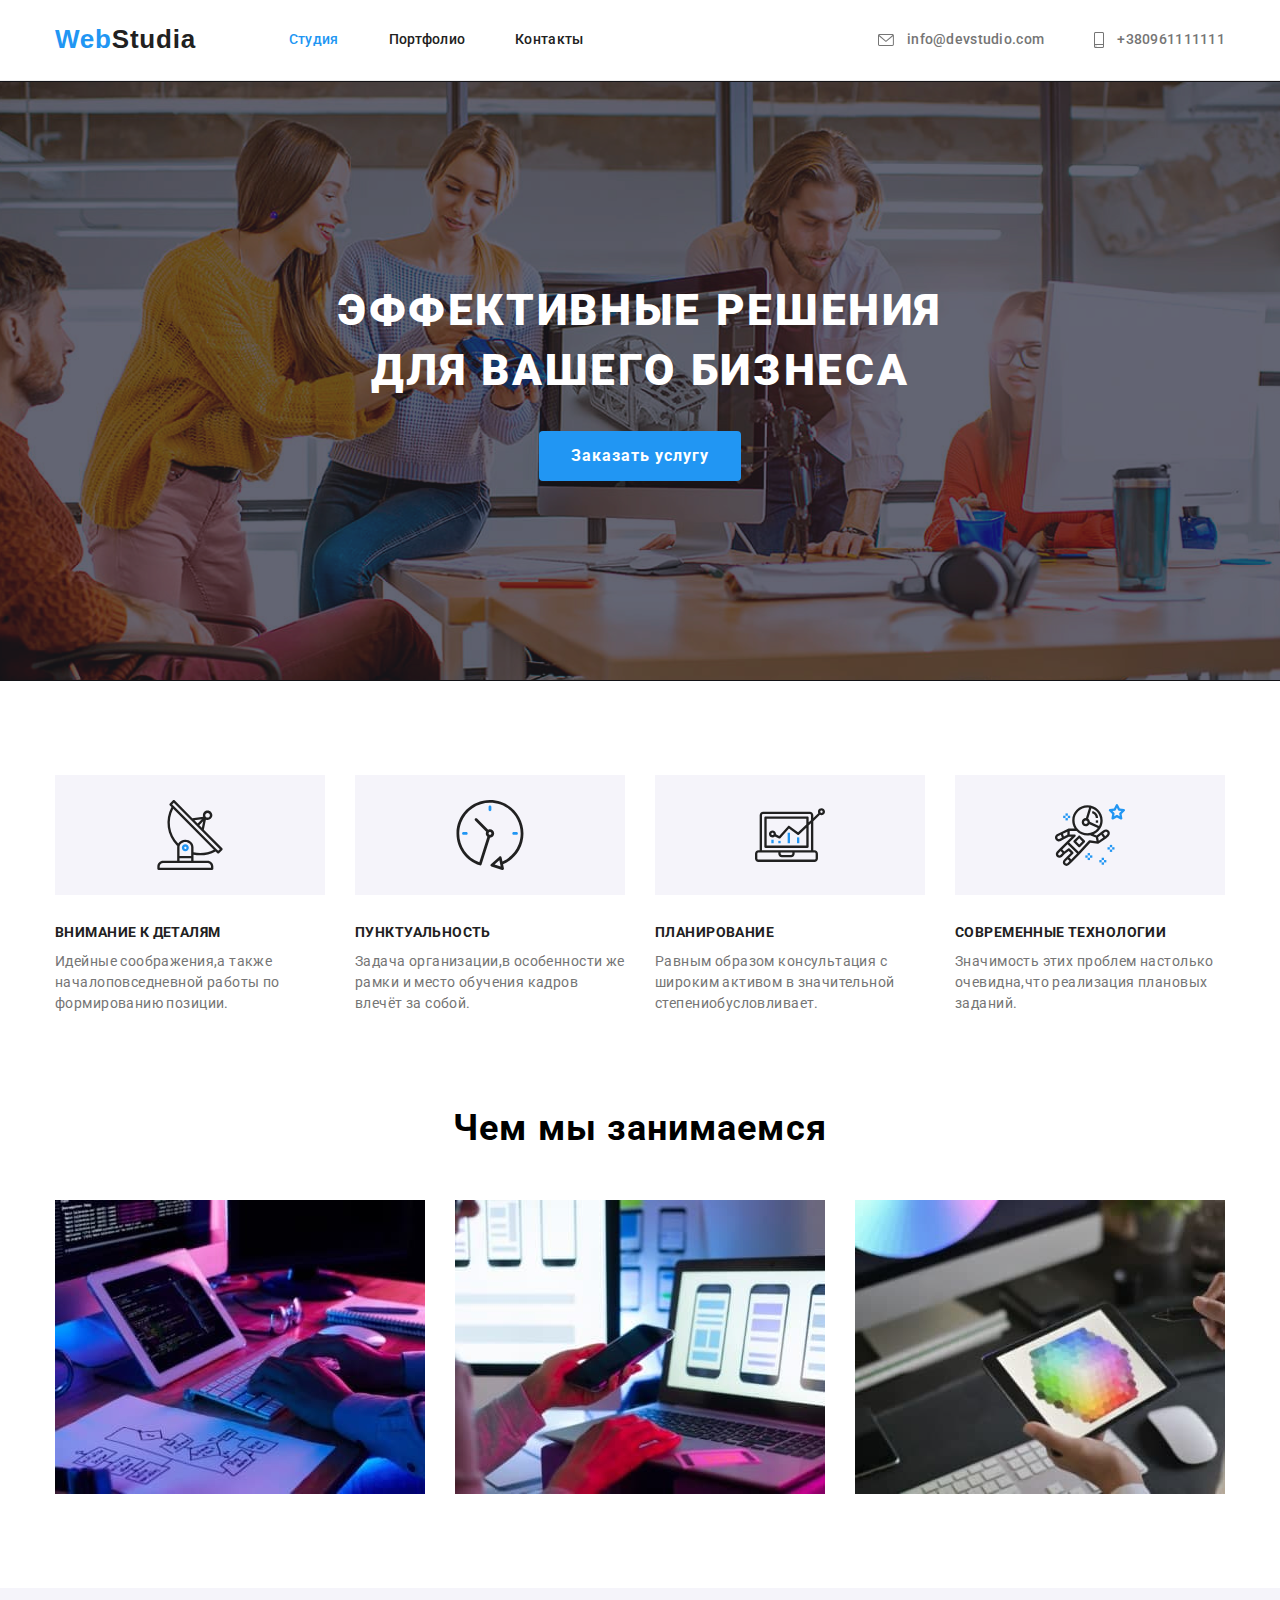
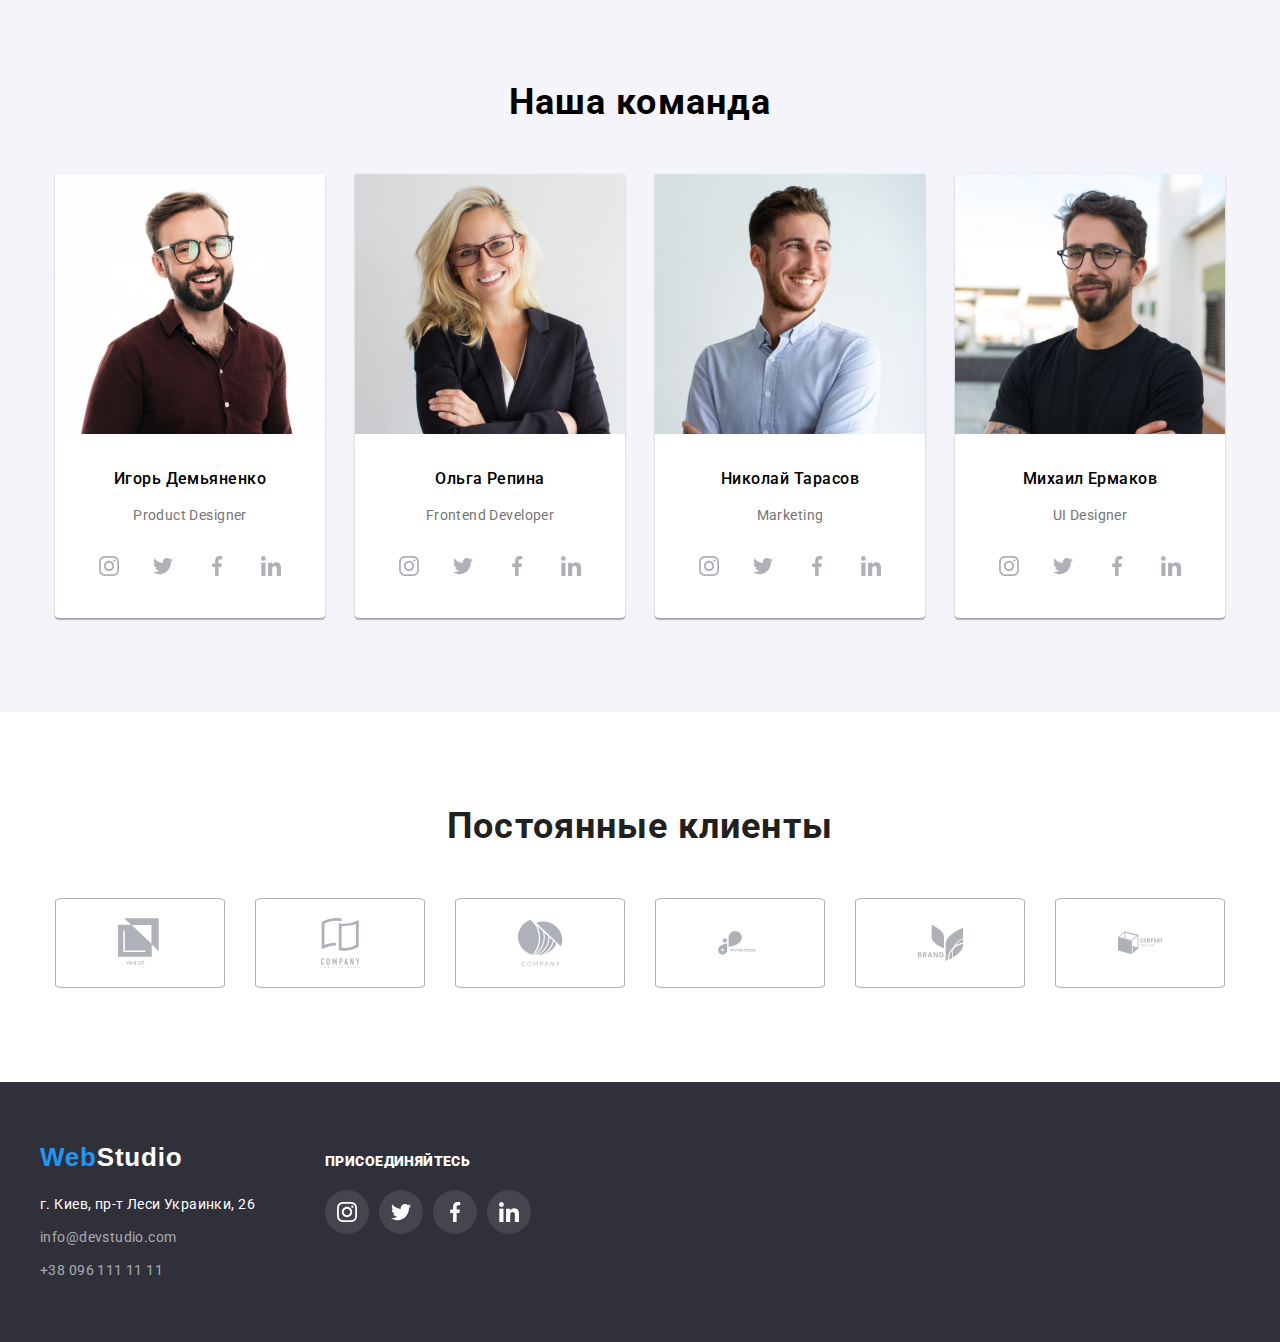
==== index.html @ 7d4e593a "Перенос файлов" ====
<!DOCTYPE html>
<html lang="ru">

<head>
    <meta charset="UTF-8"/>
    <meta http-equiv="X-UA-Compatible" content="IE=Edge"/> <!--адаптация под IE и Edje-->
    <meta name="goit-markup-hw-02/" content="первое ДЗ"/>
    <title>Homework-2</title>
    <link rel="preconnect" href="https://fonts.gstatic.com"/>
    <link href="https://fonts.googleapis.com/css2?family=Roboto:wght@400;500;700;900&display=swap" rel="stylesheet"/>
    <link rel="stylesheet" href="https://cdnjs.cloudflare.com/ajax/libs/modern-normalize/0.2.0/modern-normalize.min.css"/>
    <link rel="stylesheet" href="./css/styles.css"/>

        <!-- Нормализация стилей в браузере или сброс стилей-->
        <!-- Сначала нормализатор -->
        <link
          rel="stylesheet"
          href="https://cdnjs.cloudflare.com/ajax/libs/modern-normalize/1.0.0/modern-normalize.min.css"
        />
        <!-- Потом ваши стили -->
        <link rel="stylesheet" href="./css/styles.css" />
   
</head>

<body>
    <header class="bg-color-header header">
        <div class="container ">
        
        <nav class="up-menue-style">
            <a class="logo-link logo-style logo" href="./"><span class="logocolor">Web</span>Studia</a>
            <ul class="list site-nav">
                <li class="li-header">
                    <a class="current link" href="./index.html">Студия</a>
                </li>
                <li class="li-header">
                    <a class="link" href="./portfolio.html">Портфолио</a>
                </li>
                <li >
                    <a class="link" href="contacs.html">Контакты</a>
                </li>
            </ul>
        </nav>
        <ul class="list up-phone-email-style nav-contacts">
            <li class="li-header">  
                <a class="link" href="mailto:info@devstudio.com">
                    <svg class="icon header-icon-link" width="16px" height="12px">
                        <use href="./images/icons/header-icons.svg#icon-envelope"></use>
                    </svg>
                    info@devstudio.com</a> 
            </li>
            <li>
                <a class="link" href="tel:+380961111111">
                    <svg class="icon header-icon-link" width="10px" height="16px">
                        <use href="./images/icons/header-icons.svg#icon-smartphone"></use>
                    </svg>
                    +380961111111</a>
            </li>
        </ul>
        </div>
    </header>


    <!--Основа-->
    <main class="main-bg">
        
        <section class="bg-color-up "> <!--класс section не нужен-->
        <div class="container ">
            <!-- <img src="./images/index/bg-header-Img.png" alt=""> -->
            <h1 class="h1-style">ЭФФЕКТИВНЫЕ РЕШЕНИЯ ДЛЯ ВАШЕГО БИЗНЕСА</h1>
            <button class="button button-index">Заказать услугу</button>
        </div>
        </section>
        <section class="section"> <!--Создаёт отдельную секцию (блок) из элементов внутри него-->
            <div class="container ">
                <h2 class="visually-hidden">Наши особенности</h2>
                <ul class="list index-list">
                    <li class="our-list our-margin icon-antenna">
                        <h3 class="h3-style">ВНИМАНИЕ К ДЕТАЛЯМ</h3>
                        <p class="p-style-up">Идейные соображения,а также началоповседневной работы по формированию позиции.</p>
                    </li>
                    <li class="our-list our-margin icon-clock">
                        <h3 class="h3-style">ПУНКТУАЛЬНОСТЬ</h3>
                        <p class="p-style-up">Задача организации,в особенности же рамки и место обучения кадров влечёт за собой.</p>
                    </li>
                    <li class="our-list our-margin icon-comp">
                        <h3 class="h3-style">ПЛАНИРОВАНИЕ</h3>
                        <p class="p-style-up">Равным образом консультация с широким активом в значительной степениобусловливает.</p>
                    </li>
                    <li class="our-list icon-astronaut">
                        <h3 class="h3-style">СОВРЕМЕННЫЕ ТЕХНОЛОГИИ</h3>
                        <p class="p-style-up">Значимость этих проблем настолько очевидна,что реализация плановых заданий.</p>
                    </li>
                </ul>
        </div>
        </section>

        <section class="section what-are-we-do">
            <div class="container ">
                    <h2 class="h2-style h2-style-what-we-do">Чем мы занимаемся</h2>
                <ul class="list list-work">
                    <li class="li">
                        <img src="./images/img-4.jpg" alt="набор кода на клавиатуре перед планшетом и монитором" width="370" />
                    </li>
                    <li class="li">
                        <img src="./images/img-6.jpg" alt="настройка мобильного гаджета через ноутбук" width="370" />
                    </li>
                    <li>
                        <img src="./images/img-5.jpg" alt="выбор цвета на экране планшета" width="370" />
                    </li>
                </ul>
            </div>
        </section>
        <section class="bg-color-team section">
            <div class="container ">
                <h2 class=" our-team-margin h2-style">Наша команда</h2>
                    <ul class="list list-team"> <!--Список в виде точки, <ol> - список с цифрами-->
                        <li class="block-style-index block-style-index-margin our-shadow">
                            <img src="./images/img-3.jpg" alt="Игорь Демьяненко Product Designer" width="270" /> <!--Ссылка на картинку, подпись и её размер-->
                        <div>
                            <h3 class="h2-style-team">Игорь Демьяненко</h3>
                            <p class="p-style">Product Designer</p>
                            <!-- ul.list.social-icons>(li.social-icons-item>a.social-icons-link>svg.icon>use[href="./images/icons/header-icons.svg#icon-"])*4  Формула раскрытия ul-->
                            <ul class="list social-icons">
                                <li class="social-icons-item social-icons-item-margin">
                                    <a href="" class="social-icons-link" target="_blank" rel="noopener noreferral">
                                        <svg class="icon">
                                            <use href="./images/icons/header-icons.svg#icon-instagram-2"></use>
                                        </svg>
                                    </a>
                                </li>
                                <li class="social-icons-item social-icons-item-margin">
                                    <a href="" class="social-icons-link" target="_blank" rel="noopener noreferral">
                                        <svg class="icon">
                                            <use href="./images/icons/header-icons.svg#icon-twitter-1"></use>
                                        </svg>
                                    </a>
                                </li>
                                <li class="social-icons-item social-icons-item-margin">
                                    <a href="" class="social-icons-link" target="_blank" rel="noopener noreferral">
                                        <svg class="icon">
                                            <use href="./images/icons/header-icons.svg#icon-facebook-1"></use>
                                        </svg>
                                    </a>
                                </li>
                                <li class="social-icons-item">
                                    <a href="" class="social-icons-link" target="_blank" rel="noopener noreferral">
                                        <svg class="icon">
                                            <use href="./images/icons/header-icons.svg#icon-linkedin-1"></use>
                                        </svg>
                                    </a>
                                </li>
                            </ul>
                        </div>
                        </li>
                        <li class="block-style-index block-style-index-margin our-shadow">
                            <img src="./images/img-2.jpg" alt="Ольга Репина Frontend Developer" width="270" />
                        <div>
                            <h3 class="h2-style-team">Ольга Репина</h3>
                            <p class="p-style">Frontend Developer</p>
                            <ul class="list social-icons">
                                <li class="social-icons-item social-icons-item-margin">
                                    <a href="" class="social-icons-link" target="_blank" rel="noopener noreferral">
                                        <svg class="icon">
                                            <use href="./images/icons/header-icons.svg#icon-instagram-2"></use>
                                        </svg>
                                    </a>
                                </li>
                                <li class="social-icons-item social-icons-item-margin">
                                    <a href="" class="social-icons-link" target="_blank" rel="noopener noreferral">
                                        <svg class="icon">
                                            <use href="./images/icons/header-icons.svg#icon-twitter-1"></use>
                                        </svg>
                                    </a>
                                </li>
                                <li class="social-icons-item social-icons-item-margin">
                                    <a href="" class="social-icons-link" target="_blank" rel="noopener noreferral">
                                        <svg class="icon">
                                            <use href="./images/icons/header-icons.svg#icon-facebook-1"></use>
                                        </svg>
                                    </a>
                                </li>
                                <li class="social-icons-item">
                                    <a href="" class="social-icons-link" target="_blank" rel="noopener noreferral">
                                        <svg class="icon">
                                            <use href="./images/icons/header-icons.svg#icon-linkedin-1"></use>
                                        </svg>
                                    </a>
                                </li>
                            </ul>
                        </div>
                        </li>
                        <li class="block-style-index block-style-index-margin our-shadow">
                            <img src="./images/img-1.jpg" alt="Николай Тарасов Marketing" width="270" />
                        <div>
                            <h3 class="h2-style-team">Николай Тарасов</h3>
                            <p class="p-style">Marketing</p>
                            <ul class="list social-icons">
                                <li class="social-icons-item social-icons-item-margin">
                                    <a href="" class="social-icons-link" target="_blank" rel="noopener noreferral">
                                        <svg class="icon">
                                            <use href="./images/icons/header-icons.svg#icon-instagram-2"></use>
                                        </svg>
                                    </a>
                                </li>
                                <li class="social-icons-item social-icons-item-margin">
                                    <a href="" class="social-icons-link" target="_blank" rel="noopener noreferral">
                                        <svg class="icon">
                                            <use href="./images/icons/header-icons.svg#icon-twitter-1"></use>
                                        </svg>
                                    </a>
                                </li>
                                <li class="social-icons-item social-icons-item-margin">
                                    <a href="" class="social-icons-link" target="_blank" rel="noopener noreferral">
                                        <svg class="icon">
                                            <use href="./images/icons/header-icons.svg#icon-facebook-1"></use>
                                        </svg>
                                    </a>
                                </li>
                                <li class="social-icons-item">
                                    <a href="" class="social-icons-link" target="_blank" rel="noopener noreferral">
                                        <svg class="icon">
                                            <use href="./images/icons/header-icons.svg#icon-linkedin-1"></use>
                                        </svg>
                                    </a>
                                </li>
                            </ul>
                        </div>
                        </li>
                        <li class="block-style-index our-shadow">
                            <img src="./images/img.jpg" alt="Михаил Ермаков UI Designer" width="270" />
                        <div>
                            <h3 class="h2-style-team">Михаил Ермаков</h3>
                            <p class="p-style">UI Designer</p>
                            <ul class="list social-icons">
                                <li class="social-icons-item social-icons-item-margin">
                                    <a href="" class="social-icons-link" target="_blank" rel="noopener noreferral">
                                        <svg class="icon">
                                            <use href="./images/icons/header-icons.svg#icon-instagram-2"></use>
                                        </svg>
                                    </a>
                                </li>
                                <li class="social-icons-item social-icons-item-margin">
                                    <a href="" class="social-icons-link" target="_blank" rel="noopener noreferral">
                                        <svg class="icon">
                                            <use href="./images/icons/header-icons.svg#icon-twitter-1"></use>
                                        </svg>
                                    </a>
                                </li>
                                <li class="social-icons-item social-icons-item-margin">
                                    <a href="" class="social-icons-link" target="_blank" rel="noopener noreferral">
                                        <svg class="icon">
                                            <use href="./images/icons/header-icons.svg#icon-facebook-1"></use>
                                        </svg>
                                    </a>
                                </li>
                                <li class="social-icons-item">
                                    <a href="" class="social-icons-link" target="_blank" rel="noopener noreferral">
                                        <svg class="icon">
                                            <use href="./images/icons/header-icons.svg#icon-linkedin-1"></use>
                                        </svg>
                                    </a>
                                </li>
                            </ul>
                        </div>
                        </li>
                    </ul>
            </div>
        </section>
        </div>

    <section class="section-client">
        <div class="container">
            <h2 class="h2-style-client">Постоянные клиенты</h2>
            <!-- ul.list.social-icons>(li.social-icons-item>a.social-icons-link>svg.icon>use[href="./images/icons/header-icons.svg#icon-"])*4  Формула раскрытия ul-->
            <ul class="list icons-client">
                <li class="icon-client-ya icon-client-ya-margin">
                    <a href="" class="link link-client" target="_blank" rel="noopener noreferral">
                        <svg class="icon" width="45px" height="50px">
                            <use href="./images/icons/header-icons.svg#icon-logo-1"></use>
                        </svg>
                    </a>
                </li>
                <li class="icon-client-ya icon-client-ya-margin">
                    <a href="" class="link link-client" target="_blank" rel="noopener noreferral">
                        <svg class="icon" width="45px" height="50px">
                            <use href="./images/icons/header-icons.svg#icon-logo-2"></use>
                        </svg>
                    </a>
                </li>
                <li class="icon-client-ya icon-client-ya-margin">
                    <a href="" class="link link-client" target="_blank" rel="noopener noreferral">
                        <svg class="icon" width="45px" height="50px">
                            <use href="./images/icons/header-icons.svg#icon-logo-3"></use>
                        </svg>
                    </a>
                </li>
                <li class="icon-client-ya icon-client-ya-margin">
                    <a href="" class="link link-client" target="_blank" rel="noopener noreferral">
                        <svg class="icon" width="45px" height="50px">
                            <use href="./images/icons/header-icons.svg#icon-logo-4"></use>
                        </svg>
                    </a>
                </li>
                <li class="icon-client-ya icon-client-ya-margin">
                    <a href="" class="link link-client" target="_blank" rel="noopener noreferral">
                        <svg class="icon" width="45px" height="50px">
                            <use href="./images/icons/header-icons.svg#icon-logo-5"></use>
                        </svg>
                    </a>
                </li>
                <li class="icon-client-ya">
                    <a href="" class="link link-client" target="_blank" rel="noopener noreferral">
                        <svg class="icon" width="45px" height="50px">
                            <use href="./images/icons/header-icons.svg#icon-Object"></use>
                        </svg>
                    </a>
                </li>
            </ul>    
        </div>
    </section>

    </main>






    <footer class="footer-text-color bg-color-footer">
        <div class="container ">
            <div class="footer-address">
                <a class="logo-link logo-style logo-margin" href="./"><span class="logocolor">Web</span>Studio</a> <!--ссылка на главную страницу "./" обозначает корневую папку и отправляет на главную страницу-->
                <address class="down-menue-address-style"><!--адрес-->
                    <ul class="list ">
                        <li class="li-footer-first">
                            <a class="link link-map" href="https://goo.gl/maps/oVkc9rPg9sfFg3QS6" target="_blank" 
                            rel="noopener norefener">г. Киев, пр-т Леси Украинки, 26 <!--адрес--></a>
                        </li>
                        <li class="li-footer-second">
                            <a class="link down-menue-contact-style" href="mailto:info@devstudio.com">info@devstudio.com</a> <!--Активный имэйл-->
                        </li>
                        <li>
                            <a class="link down-menue-contact-style" href="tel:+380961111111">+38 096 111 11 11</a> <!--Активный телефон-->
                        </li>
                    </ul>

                </address>
            </div>
            <div class="footer-soc">
                <h3 class="footer-h3-come">присоединяйтесь</h3>
                <ul class="list social-icons">
                    <li class="social-icons-item social-icons-item-margin">
                        <a href="" class="social-icons-link" target="_blank" rel="noopener noreferral">
                            <svg class="icon">
                                <use href="./images/icons/header-icons.svg#icon-instagram-2"></use>
                            </svg>
                        </a>
                    </li>
                    <li class="social-icons-item social-icons-item-margin">
                        <a href="" class="social-icons-link" target="_blank" rel="noopener noreferral">
                            <svg class="icon">
                                <use href="./images/icons/header-icons.svg#icon-twitter-1"></use>
                            </svg>
                        </a>
                    </li>
                    <li class="social-icons-item social-icons-item-margin">
                        <a href="" class="social-icons-link" target="_blank" rel="noopener noreferral">
                            <svg class="icon">
                                <use href="./images/icons/header-icons.svg#icon-facebook-1"></use>
                            </svg>
                        </a>
                    </li>
                    <li class="social-icons-item">
                        <a href="" class="social-icons-link" target="_blank" rel="noopener noreferral">
                            <svg class="icon">
                                <use href="./images/icons/header-icons.svg#icon-linkedin-1"></use>
                            </svg>
                        </a>
                    </li>
                </ul>
            </div>
        </div>

    </footer>
</body>

</html>
---- css/styles.css ----
/* предварительные стили и глобальные настройки*/
/* Шрифт Raleway */
@font-face {
  font-family: 'Raleway', sans-serif;
  font-style: normal;
  font-weight: 700;
  src: url('../fonts/raleway-v19-latin_cyrillic-ext_cyrillic/raleway-v19-latin_cyrillic-ext_cyrillic-700.eot'); /* IE9 Compat Modes */
  src: local(''),
       url('../fonts/raleway-v19-latin_cyrillic-ext_cyrillic/raleway-v19-latin_cyrillic-ext_cyrillic-700.eot?#iefix') format('embedded-opentype'), /* IE6-IE8 */
       url('../fonts/raleway-v19-latin_cyrillic-ext_cyrillic/raleway-v19-latin_cyrillic-ext_cyrillic-700.woff2') format('woff2'), /* Super Modern Browsers */
       url('../fonts/raleway-v19-latin_cyrillic-ext_cyrillic/raleway-v19-latin_cyrillic-ext_cyrillic-700.woff') format('woff'), /* Modern Browsers */
       url('../fonts/raleway-v19-latin_cyrillic-ext_cyrillic/raleway-v19-latin_cyrillic-ext_cyrillic-700.ttf') format('truetype'), /* Safari, Android, iOS */
       url('../fonts/raleway-v19-latin_cyrillic-ext_cyrillic/raleway-v19-latin_cyrillic-ext_cyrillic-700.svg#Raleway') format('svg'); /* Legacy iOS */
}

/* Класс скрывающий элементы */
.visually-hidden {
  position: absolute !important;
  clip: rect(1px 1px 1px 1px);
  clip: rect(1px, 1px, 1px, 1px);
  padding: 0 !important;
  border: 0 !important;
  height: 1px !important;
  width: 1px !important;
  overflow: hidden;
}

/* Заготовки глобальных настроек */
:root {
  --main-text-color-gray: #757575;
  --main-text-color-black: #212121;
  --main-text-color-master-black: #000000;
  --main-text-color-blue: #2196F3;
  --main-text-color-white: #FFFFFF;
  --bg-color-gray: #2f303a;
  --bg-header-line: #ECECEC;
  --border-color: #EEEEEE;
  --bg-color-team: #F5F4FA;
  --grid-item: 1;
  --icon-color-gray: #AFB1B8;
}
/* font-family: 'Roboto', sans-serif; */

/* Цвет фона main */
.main-bg {
  background-color: var(--main-text-color-white);
}

.main-bg-portfolio {
  background-color: var(--main-text-color-white);
}

html {
  box-sizing: border-box;
}

*,
*::before,
*::after {
  box-sizing: inherit;
}

/* a.current {
  color: var(--main-text-color-blue);
} */




















/* ВЫРАВНИВАНИЕ */

/* Сброс стилей */
h1,
h2,
h3,
h4,
h5,
h6,
p,
ul
 {
  margin: 0;
}


.section {
  padding-top: 94px;
  padding-bottom: 94px;
  
}

/* Общий размер для всей страницы */
.container {
  margin-left: auto;
  margin-right: auto;
  width: 1200px;
  padding: 0px 15px;
}

/* Header position */
.header .container{
  display: flex;
  justify-content: space-between;
  align-items: center;
  padding-top: 24px;
  padding-bottom: 25px;
  /* border-bottom: 30;
  border-color: var(--main-text-color-gray); */
}

.header {
  border-bottom: 1px solid var(--bg-header-line);
/* или */
/* border-width: 1px;
border-style: solid;
border-color: var(--main-text-color-gray); */
}

/* Центровка контактов */
.up-menue-style,
.nav-contacts .list {
display: flex;
align-items: center;

}


.site-nav,
.nav-contacts
 {
  display: inline-flex;
  padding-left: 0;
}

/* отступ для логотипа */
.container .logo {
  margin-right: auto;
}

/* отступ для студии,портфолио и контактов */
.up-menue-style .site-nav {
  /* margin-right: 331px; */
  margin-left: 93px;
}

/* отступы внутри site-nav */
.site-nav .li-header,
.up-phone-email-style .li-header {
  margin-right: 50px;
}

/* расположение текста относительно картинок */
.nav-contacts li .icon,
.nav-contacts li .link
 {
  vertical-align: middle;
}

/* пвсстояние между картинкой и текстом */
.header-icon-link {
  fill: var(--main-text-color-gray);
  margin-right: 10px;
  /* padding: 10px; */
}


.container .up-phone-email-style {
  fill: var(--main-text-color-gray);
  margin-left: auto;
}


/* Настройка расположения и размеров заголовка */
.container .h1-style {
  /* position: absolute; */
width: 696px;
/* height: 120px; */
margin: 0 auto;
text-align: center;
margin-bottom: 30px;
}

/* Настройка положения и размера кнопки */
.container .button {
  padding-right: 32px;
  padding-top: 10px;
  padding-bottom: 10px;
  padding-left: 32px;
  /* border-color: var(--main-text-color-blue); */
  margin: 0 auto;
}

/* .main-bg .bg-color-up .container{
  padding-top: 200px;
  padding-bottom: 200px;
} */

/* Положение Наших особенностей */
.container .index-list { 
  display: flex;
  justify-content: flex-end;
  align-items: center;
  padding-left: 0;
  /* padding-top: 32px;
  padding-bottom: 32px; */
  /* border-bottom: 30;
  border-color: var(--main-text-color-gray); */
}

/* Размер класа our-list и расстояния между ними */
.our-list {
  width: 270px;
  /* height: 101px; */
  
}

.index-list .our-margin{
  margin-right: 30px;
  /* padding-left: 0; */
}

/* промежуток между заголовком и подписью */
.our-list .h3-style{
  margin-bottom: 10px;
  margin-top: 0;
}

.container .h2-style-what-we-do {
  text-align: center;
  margin-bottom: 50px;
  margin-top: 0;
}

.what-are-we-do.section{
  padding-top: 0;
}

/* Положение Наших особенностей */
.list-work { 
  display: flex;
  justify-content: flex-end;
  align-items: center;
  /* padding-top: 32px;
  padding-bottom: 32px; */
  /* border-bottom: 30;
  border-color: var(--main-text-color-gray); */
}

/* Расстояние между блоками */
.list-work .li{
  margin-right: 30px;
}

/* превращаем картинку в блок */
.list-work li img{
  display: block;
}

/* Наша команда тени */
.container .list-team .our-shadow {
  box-shadow: 0px 1px 3px rgba(0, 0, 0, 0.12), 0px 1px 1px rgba(0, 0, 0, 0.14), 0px 2px 1px rgba(0, 0, 0, 0.2);
  /* border-radius: 0px 0px 4px 4px; */
}

/* Положение Наших особенностей */
.list-team { 
  display: flex;
  justify-content: flex-end;
  align-items: center;
  /* padding-top: 32px;
  padding-bottom: 32px; */
  /* border-bottom: 30;
  border-color: var(--main-text-color-gray); */
}

.list-team .block-style-index-margin {
  margin-right: 30px;
}

.block-style-index div .h2-style-team,
.block-style-index div .p-style {
  text-align: center;
}

.block-style-index div .h2-style-team {
  margin-bottom: 10px;
  margin-top: 0;
}

.block-style-index div .p-style {
  margin-bottom: 0;
  margin-top: 0;
  padding: 0px;
}

.block-style-index div {
  padding: 30px;
}

.block-style-index img {
  display: block;
  margin-bottom: 0px;
}


/* FOOTER */
.bg-color-footer .container { 
  display: flex;
  align-items: baseline;
  /* padding: 60px 0px; */
  /* padding-top: 32px;
  padding-bottom: 32px; */
  /* border-bottom: 30;
  border-color: var(--main-text-color-gray); */
}

.container .footer-address .logo-margin {
  display:block;
  margin-bottom: 20px;
}

/* Страница Портфолио */
/* main */
.main-bg-portfolio .section .container .port-menu{
  display: flex;
  justify-content:center;
  align-items: center;
  margin-bottom: 50px;
  margin-left: 0;
  padding-left: 0;
  /* padding-top: 32px;
  padding-bottom: 32px; */
  /* border-bottom: 30;
  border-color: var(--main-text-color-gray); */
}

/* размер кнопок port-menu */
.port-menu .link {
  padding: 6px 22px;
  
}

/* Отступ между кнопками port-menu */
.port-menu-button-margin {
  margin-right: 8px;
}

/* display: block for img port-menu */
.list-item-portfolio img {
  display: block;
}

.main-bg-portfolio .section .container .list-margin {
  display: flex;
  flex-wrap: wrap;
  margin-bottom: -30px;
  margin-right: -30px;
  --grid-item: 3;
  list-style: none;
  margin-left: 0;
  padding-left: 0;
}

.list-text-portfolio {
  padding: 20px 24px;
  border: 1px solid var(--border-color);
  border-top: none;
}

.list-item-portfolio {
  margin: 0 30px 30px 0px;
  /* width: 370px; */

  /* padding: 370px 404px; */

  /* задаём ширину элементов */
  flex-basis: calc((100% - 30px * var(--grid-item)) / var(--grid-item));
}


/* Увеличение области кликабельности ссылки */
/* .up-menue-style .logo-link, */
.site-nav .link,
.nav-contacts li .link {
  padding: 30px 0;
}




/* Отступ для Нашей команды */
.container .our-team-margin{
  margin-top: 0;
  margin-bottom: 50px;
  margin-left: auto;
  margin-right: auto;
  text-align: center;
}

.our-shadow div .p-style {
  margin-bottom: 16px;
}

/* Настройка заднего фона для иконок соцсетей в Нашей команде */
.social-icons-item .social-icons-link {
  background-color: var(--main-text-color-white);
  display: flex;
  justify-content: center;
  align-items: center;
  width: 44px;
  height: 44px;
  border-radius: 50%;
}

/* Расстояние между иконками */
.social-icons-item-margin {
  margin-right: 10px;
}

/* Параметры иконок соцсетей */
.social-icons .icon{
  width: 20px;
  height: 20px;
  fill: var(--icon-color-gray);
  /* fill: #000000; */
  /* background-color: #000000; */
}

/* отступ от левого края для всех иконок */
.list-team div .social-icons {
  display: inline-flex;
  /* margin: 0 auto; */
  padding: 0 0 0 2px;

}

/* Выделение цветом иконок соцсетей нашей команды. Ховер и фокус задается всегда на ссылку! */
.social-icons-item .social-icons-link:hover .icon,
.social-icons-item .social-icons-link:focus .icon,
.social-icons-item .social-icons-link:hover,
.social-icons-item .social-icons-link:focus {
  fill: var(--main-text-color-white);
  background-color: var(--main-text-color-blue);
  /* border-radius: 10px; */
  /* margin: 10px; */
  /* fill: inherit; */
}

/* Настройка заднего фона для иконок соцсетей в футере */
.container .list .social-icons-item .social-icons-link {
  background-color: rgba(255, 255, 255, 0.1);
  display: flex;
  justify-content: center;
  align-items: center;
  width: 44px;
  height: 44px;
  border-radius: 50%;
}

/* Расстояние между иконками */
.social-icons-item-margin {
  margin-right: 10px;
  margin-top: 0;
  margin-top: 0;
  margin-bottom: 0;
}

/* Параметры иконок соцсетей Нашей команды */
.block-style-index div .social-icons .social-icons-link .icon{
  width: 20px;
  height: 20px;
  fill: var(--icon-color-gray);
  /* fill: #000000; */
  /* background-color: #000000; */
}

/* Параметры иконок соцсетей Футера*/
.container .list .social-icons-link .icon{
  width: 20px;
  height: 20px;
  fill: var(--main-text-color-white);
  /* fill: #000000; */
  /* background-color: #000000; */
}

/* отступ от левого края для всех иконок и все в ряд */
.container .social-icons {
  display: inline-flex;
  /* margin: 0 auto; */
  padding: 0;
}

/* Выделение цветом иконок соцсетей футера. Ховер и фокус задается всегда на ссылку! */
.container .list .social-icons-item .social-icons-link:hover .icon,
.container .list .social-icons-item .social-icons-link:focus .icon,
.container .list .social-icons-item .social-icons-link:hover,
.container .list .social-icons-item .social-icons-link:focus {
  fill: var(--main-text-color-white);
  background-color: var(--main-text-color-blue);
  /* border-radius: 10px; */
  /* margin: 10px; */
  /* fill: inherit; */
}






/* отступы между списками в футере */
.down-menue-address-style .list .li-footer-first {
  margin-bottom: 9px;
  /* margin-top: 9px; */
  /* padding-bottom: 6px;
  padding-top: 9px; */

}

.down-menue-address-style .list .li-footer-second {
  margin-bottom: 9px;
  /* margin-top: 9px; */
  /* padding-bottom: 6px;
  padding-top: 9px; */

}

.list-text-portfolio .portfolio-h3-style {
  margin: 0;
}

.list-text-portfolio .portfolio-p-style {
  margin-top: 4px;
  margin-bottom: 0;
}

/* картинка на всю ширину блока */
.list-item-portfolio .link img{
  width: 100%;
}

.footer-text-color .container {
  padding: 60px 0;
}

/* Настройка блока адрес в футере, размера и расположения */
.footer-text-color .container .footer-address {
/* display: flex;
flex-direction: column;
align-items:flex-start; */
/* padding-left: 30px; */
/* padding-top: 60px;
padding-bottom: 60px; */
margin-right: 70px;
/* padding-left: 0; */
}

/* Настройки блока соцсетей в футере, размера и расположения */
.footer-text-color .container .footer-soc {
  display: flex;
  flex-direction: column;
  align-items:flex-start;
  /* padding-top: 75px;
padding-bottom: 97px; */
margin-right: 93px;
}

.list-item-portfolio .link:hover,
.list-item-portfolio .link:focus {
  display: block;

  /* box-sizing: border-box; */
  box-shadow: 0px 1px 1px rgba(0, 0, 0, 0.12), 0px 4px 4px rgba(0, 0, 0, 0.06), 1px 4px 6px rgba(0, 0, 0, 0.16);
}

/* .footer-come {
  text-align: left;
} */



/* НАШИ ПРЕИМУЩЕСТВА */
/* настройка фонового изображения для вставки перед списком */
.index-list .our-list::before {
  /* block растягивает на полный размер родителя */
  display: block;
  content: "";
  height: 120px;
  margin-bottom: 30px;
  background-color: var(--bg-color-team);
  background-size: 70px 70px;
  background-repeat: no-repeat;
  background-position: center;
  /* border-radius: 4px; */
}

/* Антенна в виде фонового изображения */
.icon-antenna::before {
  background-image: url("../images/icons/antenna-1.svg");
}

/* Часы в виде фонового изображения */
.icon-clock::before {
  background-image: url("../images/icons/clock-1.svg");
}

/* Компьютер-диаграмма в виде фонового изображения */
.icon-comp::before {
  background-image: url("../images/icons/diagram-1.svg");
}

/* Астронавт в виде фонового изображения */
.icon-astronaut::before {
  background-image: url("../images/icons/astronaut-1.svg");
}




/* ПОСТОЯННЫЕ КЛИЕНТЫ */
.section-client {
  padding-top: 94px;
  padding-bottom: 94px;
}
/* Параметры иконок соцсетей Футера*/
.container .list .icon-client-ya .link .icon{
  fill: var(--icon-color-gray);
}

/* Настройка иконок вряд */
.icons-client {
  display: flex;
  margin: 0;
  padding: 0;
}

/* Промежуткм между блоками */
.icon-client-ya-margin {
  display: flex;
  margin-right: 30px;
}


/* Выделение цветом иконок соцсетей футера. Ховер и фокус задается всегда на ссылку! */
.container .list .icon-client-ya .link-client:hover .icon,
.container .list .icon-client-ya .link-client:focus .icon,
.container .list .icon-client-ya .link-client:hover,
.container .list .icon-client-ya .link-client:focus {
  fill: var(--main-text-color-blue);
  border-color: var(--main-text-color-blue);
  /* border-radius: 10px; */
  /* margin: 10px; */
  /* fill: inherit; */
}

/* Настройка блоков и ссылки параллельно */
.icon-client-ya .link-client {
  /* background-color: var(--main-text-color-white); */
  display: flex;
  justify-content: center;
  align-items: center;
  width: 170px;
  height: 90px;
  border: 1px;
  border-radius: 4%;
  border-style: solid;
  border-color: var(--icon-color-gray);
  
}

.footer-soc .footer-h3-come {
  margin-bottom: 20px;
}





























/* Применение классов */



/* Настройка тела сайта */
body {
  font-family: "Roboto", sans-serif;
  font-size: 14px;
  line-height: 1.71;
  letter-spacing: 0.03em; /* расстояние между буквами*/
  color: var(--main-text-color-black);
  /*background-color: #e5e5e5;*/
}

.logo-link
{
  text-decoration: none; /* убирает подчеркивание с ссылки */
  color: inherit; /* обесцвечивает ссылку */
}

/* обесцвечивание и скрытия подч]ркивания для ссылки */
.link {
  text-decoration: none; /* убирает подчеркивание с ссылки */
  color: inherit; /*обесцвечивает ссылку*/
}

/* изменение ссылки при наведении */
.link:hover,
:focus {
  color: var(--main-text-color-blue);
}

/* Выделение цветом иконок письма и телефона. Ховер и фокус задается всегда на ссылку! */
.link:hover .header-icon-link,
.link:focus .header-icon-link {
  fill: var(--main-text-color-blue);
  /* border-radius: 10px; */
  /* margin: 10px; */
  /* fill: inherit; */
}

/* Отцентровать */
/* .center {
  text-align: center;
} */

/* Убрать нумерацию списка */
.list {
  list-style: none;
  /* padding-left: 0px;
  margin: 0px; */
}

/* Убрать нумерацию списка */
.list .our-icon-link{
  list-style: none;
  /* padding-left: 0px;
  margin: 0px; */
}

.down-menue-address-style .list {
  padding-left: 0px;
  margin: 0px;
}


    /* Стили телефона и имэйла в хедере */
.up-phone-email-style {
font-weight: 500;
font-size: 14px;
line-height: 1.14;
letter-spacing: 0.02em;
color: var(--main-text-color-gray);
}

/* оформление верхнего меню */
.up-menue-style {
font-weight: 500;
font-size: 14px;
line-height: 1.14;
letter-spacing: 0.02em;
color: var(--main-text-color-black);
}

/* Цвет футера */
.footer-text-color {
  color: var(--main-text-color-white);
}

/* оформление адреса нижнего меню */
.down-menue-address-style {
/*font-weight: 400;*/
font-style: normal;
font-size: 14px;
line-height: 1.7;
letter-spacing: 0.03em;

  }

/* оформление нижнего меню телефона и имэйла*/
.down-menue-contact-style {
color: rgba(255, 255, 255, 0.6);
    }

/* Стиль заголовка н1 */
.h1-style {
font-weight: 900;
font-size: 44px;
line-height: 1.36;
/* text-align: center; */
letter-spacing: 0.06em;
text-transform: uppercase;
color: var(--main-text-color-white);
}

/* Стиль заголовка н2 */
.h2-style {
  font-family: Roboto;
  font-style: normal;
  font-weight: 700;
  font-size: 36px;
  line-height: 1.16;
  /* text-align: center; */
  letter-spacing: 0.03em;
  color: var(--main-text-color-master-black);
}

/* Стиль заголовка н2 для "Наша команда" */
.h2-style-team {
  font-weight: 500;
  font-size: 16px;
  line-height: 1.9;
  /* text-align: center; */
  letter-spacing: 0.03em;
  color: var(--main-text-color-master-black);
}

/* Стиль заготовка н3 */
.h3-style {
  font-weight: 700;
  font-size: 14px;
  line-height: 1.14;
  letter-spacing: 0.03em;
  text-transform: uppercase;
  color: var(--main-text-color-black);
}

.p-style-up {
  font-size: 14px;
  line-height: 1.5;
  letter-spacing: 0.03em;
  color: var(--main-text-color-gray);
  margin: 0;
}


/* Стиль для простого текста главной страницы */
.p-style {
  /*font-weight: 400;*/
  font-size: 14px;
  line-height: 1.71;
  letter-spacing: 0.03em;  
  color: var(--main-text-color-gray);
}

/* Стиль для подписи нашей команды */
.p-style-team {
  /*font-weight: 400;*/
  font-size: 16px;
  line-height: 1.19;
  /* text-align: center; */
  letter-spacing: 0.03em;  
  color: var(--main-text-color-gray);
}

/* Стиль для cтилизации заголовка фото в портфолио */
.portfolio-h3-style {
font-weight: 700;
font-size: 18px;
line-height: 2;
letter-spacing: 0.06em;
/* letter-spacing: 0.04em; */
color: var(--main-text-color-black);

}

/* Стиль для cтилизации описания фото в портфолио */
.portfolio-p-style {
/*font-weight: 400;*/
font-size: 16px;
line-height: 1.87;
letter-spacing: 0.03em;
color: var(--main-text-color-gray);
}

/* Стиль кнопки на главной странице */
.button {
  font-weight: 700;
  font-size: 16px;
  line-height: 1.87;
  display: flex;
  align-items: center;
  text-align: center;
  letter-spacing: 0.06em;
  color: var(--main-text-color-white);
}

/* Client стилизация текста*/
.h2-style-client {
font-weight: 700;
font-size: 36px;
line-height: 1.16;
text-align: center;
letter-spacing: 0.03em;
color: var(--main-text-color-black);
margin-bottom: 50px;
margin-top: 0;
}


/* футер, ПРИСОЕДИНЯЙТЕСЬ */
.footer-h3-come {
  font-weight: 900;
  font-size: 14px;
  line-height: 1.14;
  letter-spacing: 0.03em;
  text-transform: uppercase;
  margin: 0;
  color: var(--main-text-color-white);
  }















/* НАСТРОЙКА ЦВЕТОВ */
/* ЦВЕТА ФОНА И КНОПОК */
/* настройка цвета логотипа, а именно части Web */
.logocolor {
  color: var(--main-text-color-blue);
}

/* Стиль логотипа (цвет, шрифт и т.д.) */
.logo-style {  
  font-family: "Raleway", sans-serif;
  /* font-style: normal; */
  font-weight: 700;
  font-size: 26px;
  line-height: 1.2;
  letter-spacing: 0.03em;
  /* color: var(--main-text-color-master-black); */
  }

.button-index {
  background-color: var(--main-text-color-blue);
  border: none;
  border-radius: 4px;
}

/* изменение цвета кнопки при наведении */
.button:hover,
.button:focus {
  background-color: var(--main-text-color-blue); /*изменение цвета кнопни*/
  color: var(--main-text-color-white); /*изменение цвета надписи*/
  cursor: pointer;
}

/* Стиль кнопок на странице портфолио */
.portfolio-buttom {
font-weight: 500;
font-size: 16px;
line-height: 1.63;
letter-spacing: 0.03em;
color: var(--main-text-color-black);
background-color: var(--main-text-color-white);
cursor: pointer;
}

.portfolio-buttom.link:hover,
.portfolio-buttom.link:focus {
  background-color: var(--main-text-color-blue); /*изменение цвета кнопни*/
  color: var(--main-text-color-white);  /*изменение цвета надписи*/
  box-shadow: 0px 3px 1px rgba(0, 0, 0, 0.1), 0px 1px 2px rgba(0, 0, 0, 0.08), 0px 2px 2px rgba(0, 0, 0, 0.12);
  border-radius: 4px;
  /* cursor: pointer; */
}

.portfolio-buttom.primary {
  background-color: var(--main-text-color-blue);
  color: var(--main-text-color-white);
  border-color: var(--main-text-color-blue);
}

.portfolio-buttom.secondary {
  background-color: var(--bg-color-team);
  color: var(--main-text-color-black);
  border-color: var(--main-text-color-white);
}

.bg-color-header {
  /* position: absolute; */
  /* width: 1600px; */
  /* height: 80px; */
  /* left: 0px; */
  /* top: 0px; */
  background: var(--main-text-color-white);
}

.bg-color-up {

background-color: var(--bg-color-gray);
text-align: center;
padding-top: 200px;
padding-bottom: 200px;
max-width: 1600px;   /*максимальная длинна банера*/
height: 600px;
margin-left: auto;
margin-right: auto;
background-image: url(../images/index/bg-Img-overlay.png), url(../images/index/bg-header-Img.png);
/* background-image: linear-gradient(rgba(47, 48, 58, 0.4), rgba(47, 48, 58, 0.4)), url(../images/index/bg-header-Img.png); */
background-position: center;
background-repeat: no-repeat;
object-fit: cover;  /*задаем отображение картинки-фона (стоять на месте и т.д.);/
/* центр всегда на месте */
background-position: center;
/* можно задать ысоту банера, убирая паддинги, но тогда могут возникнуть баги с переполнением */

  /* display: flex;*/  /*работает вместе с align-items*/
  /*align-items: center;*/  /*вертикальное выравнивание*/
  /* justify-content: center;  горизонтальное выравнивание */ 
  /* Банер всегда подстраивается под экран */
  /* height: 100vh;  */
/* position: absolute; */
/* width: 1600px; */
/* height: 600px; */
/* left: 0px; */
/* top: 80px; */
/* padding: 250px 0; */
/* object-position: 50% 50%; */
/* padding: 200px 0;  */
}

.bg-color-team {
  /* position: absolute; */
  /* width: 1600px; */
  /* height: 648px; */
  /* left: 0px;
  top: 1449px; */
  background: var(--bg-color-team);
}

.bg-color-footer {
  /* position: absolute; */
  /* width: 1600px; */
  /* height: 252px; */
  /* left: 0px;
  top: 1628px; */
  background: var(--bg-color-gray);
}

.bg-color-portfolio-block {
  /* position: absolute;
width: 370px;
/* height: 404px; */
/* left: 1015px;
top: 262px; */
background: var(--main-text-color-white);
border: 1px solid var(--border-color);
box-sizing: border-box;
}

.block-style-index {
  /* position: absolute; */
  width: 270px;
  /* height: 368px; */
  /* left: 215px;
  top: 1635px; */
  background: var(--main-text-color-white);
  /* material shadow v1 */  
  box-shadow: 0px 1px 3px rgba(0, 0, 0, 0.12), 0px 1px 1px rgba(0, 0, 0, 0.14), 0px 2px 1px rgba(0, 0, 0, 0.2);
  border-radius: 0px 0px 4px 4px;
}










/* ЦВЕТА ТЕКСТА */
/* цвет текста для отображения активной сылкиы */
.current {
  color: var(--main-text-color-blue);
}

/* цвет текста для отображения активной сылкиы */
.current-button {
  color: var(--main-text-color-white);
  background-color: var(--main-text-color-blue);
}























/* НЕ ИСПОЛЬЗУЕМОЕ */
/* raleway-regular - latin_cyrillic-ext_cyrillic */
/*@font-face {
  font-family: 'Raleway';
  font-style: normal;
  font-weight: 400;
  src: url('../fonts/raleway-v19-latin_cyrillic-ext_cyrillic-regular.eot'); /* IE9 Compat Modes */
 /* src: local(''),
       url('../fonts/raleway-v19-latin_cyrillic-ext_cyrillic-regular.eot?#iefix') format('embedded-opentype'), /* IE6-IE8 */
  /*     url('../fonts/raleway-v19-latin_cyrillic-ext_cyrillic-regular.woff2') format('woff2'), /* Super Modern Browsers */
 /*      url('../fonts/raleway-v19-latin_cyrillic-ext_cyrillic-regular.woff') format('woff'), /* Modern Browsers */
 /*      url('../fonts/raleway-v19-latin_cyrillic-ext_cyrillic-regular.ttf') format('truetype'), /* Safari, Android, iOS */
 /*      url('../fonts/raleway-v19-latin_cyrillic-ext_cyrillic-regular.svg#Raleway') format('svg'); /* Legacy iOS */
/*}*/
/* raleway-700 - latin_cyrillic-ext_cyrillic */

/* Выстраивание списка в ряд */
/* .line {
        display: inline;
        margin-right: 5px; */
        /* list-style: none;убираем маркеры списка */
        /*display: inline-block; /* Отображать как строчный элемент */
        /* margin: 0; убираем верхнее и нижнее поле, равное 1em */
        /* padding-left: 0; убираем левый отступ, равный 40px */
        /* margin-right: 5px; Отступ слева */
        /* border: 1px solid #000; Рамка вокруг текста
        padding: 3px; Поля вокруг текста */
    /* } */
---- css/styles.css ----
/* предварительные стили и глобальные настройки*/
/* Шрифт Raleway */
@font-face {
  font-family: 'Raleway', sans-serif;
  font-style: normal;
  font-weight: 700;
  src: url('../fonts/raleway-v19-latin_cyrillic-ext_cyrillic/raleway-v19-latin_cyrillic-ext_cyrillic-700.eot'); /* IE9 Compat Modes */
  src: local(''),
       url('../fonts/raleway-v19-latin_cyrillic-ext_cyrillic/raleway-v19-latin_cyrillic-ext_cyrillic-700.eot?#iefix') format('embedded-opentype'), /* IE6-IE8 */
       url('../fonts/raleway-v19-latin_cyrillic-ext_cyrillic/raleway-v19-latin_cyrillic-ext_cyrillic-700.woff2') format('woff2'), /* Super Modern Browsers */
       url('../fonts/raleway-v19-latin_cyrillic-ext_cyrillic/raleway-v19-latin_cyrillic-ext_cyrillic-700.woff') format('woff'), /* Modern Browsers */
       url('../fonts/raleway-v19-latin_cyrillic-ext_cyrillic/raleway-v19-latin_cyrillic-ext_cyrillic-700.ttf') format('truetype'), /* Safari, Android, iOS */
       url('../fonts/raleway-v19-latin_cyrillic-ext_cyrillic/raleway-v19-latin_cyrillic-ext_cyrillic-700.svg#Raleway') format('svg'); /* Legacy iOS */
}

/* Класс скрывающий элементы */
.visually-hidden {
  position: absolute !important;
  clip: rect(1px 1px 1px 1px);
  clip: rect(1px, 1px, 1px, 1px);
  padding: 0 !important;
  border: 0 !important;
  height: 1px !important;
  width: 1px !important;
  overflow: hidden;
}

/* Заготовки глобальных настроек */
:root {
  --main-text-color-gray: #757575;
  --main-text-color-black: #212121;
  --main-text-color-master-black: #000000;
  --main-text-color-blue: #2196F3;
  --main-text-color-white: #FFFFFF;
  --bg-color-gray: #2f303a;
  --bg-header-line: #ECECEC;
  --border-color: #EEEEEE;
  --bg-color-team: #F5F4FA;
  --grid-item: 1;
  --icon-color-gray: #AFB1B8;
}
/* font-family: 'Roboto', sans-serif; */

/* Цвет фона main */
.main-bg {
  background-color: var(--main-text-color-white);
}

.main-bg-portfolio {
  background-color: var(--main-text-color-white);
}

html {
  box-sizing: border-box;
}

*,
*::before,
*::after {
  box-sizing: inherit;
}

/* a.current {
  color: var(--main-text-color-blue);
} */




















/* ВЫРАВНИВАНИЕ */

/* Сброс стилей */
h1,
h2,
h3,
h4,
h5,
h6,
p,
ul
 {
  margin: 0;
}


.section {
  padding-top: 94px;
  padding-bottom: 94px;
  
}

/* Общий размер для всей страницы */
.container {
  margin-left: auto;
  margin-right: auto;
  width: 1200px;
  padding: 0px 15px;
}

/* Header position */
.header .container{
  display: flex;
  justify-content: space-between;
  align-items: center;
  padding-top: 24px;
  padding-bottom: 25px;
  /* border-bottom: 30;
  border-color: var(--main-text-color-gray); */
}

.header {
  border-bottom: 1px solid var(--bg-header-line);
/* или */
/* border-width: 1px;
border-style: solid;
border-color: var(--main-text-color-gray); */
}

/* Центровка контактов */
.up-menue-style,
.nav-contacts .list {
display: flex;
align-items: center;

}


.site-nav,
.nav-contacts
 {
  display: inline-flex;
  padding-left: 0;
}

/* отступ для логотипа */
.container .logo {
  margin-right: auto;
}

/* отступ для студии,портфолио и контактов */
.up-menue-style .site-nav {
  /* margin-right: 331px; */
  margin-left: 93px;
}

/* отступы внутри site-nav */
.site-nav .li-header,
.up-phone-email-style .li-header {
  margin-right: 50px;
}

/* расположение текста относительно картинок */
.nav-contacts li .icon,
.nav-contacts li .link
 {
  vertical-align: middle;
}

/* пвсстояние между картинкой и текстом */
.header-icon-link {
  fill: var(--main-text-color-gray);
  margin-right: 10px;
  /* padding: 10px; */
}


.container .up-phone-email-style {
  fill: var(--main-text-color-gray);
  margin-left: auto;
}


/* Настройка расположения и размеров заголовка */
.container .h1-style {
  /* position: absolute; */
width: 696px;
/* height: 120px; */
margin: 0 auto;
text-align: center;
margin-bottom: 30px;
}

/* Настройка положения и размера кнопки */
.container .button {
  padding-right: 32px;
  padding-top: 10px;
  padding-bottom: 10px;
  padding-left: 32px;
  /* border-color: var(--main-text-color-blue); */
  margin: 0 auto;
}

/* .main-bg .bg-color-up .container{
  padding-top: 200px;
  padding-bottom: 200px;
} */

/* Положение Наших особенностей */
.container .index-list { 
  display: flex;
  justify-content: flex-end;
  align-items: center;
  padding-left: 0;
  /* padding-top: 32px;
  padding-bottom: 32px; */
  /* border-bottom: 30;
  border-color: var(--main-text-color-gray); */
}

/* Размер класа our-list и расстояния между ними */
.our-list {
  width: 270px;
  /* height: 101px; */
  
}

.index-list .our-margin{
  margin-right: 30px;
  /* padding-left: 0; */
}

/* промежуток между заголовком и подписью */
.our-list .h3-style{
  margin-bottom: 10px;
  margin-top: 0;
}

.container .h2-style-what-we-do {
  text-align: center;
  margin-bottom: 50px;
  margin-top: 0;
}

.what-are-we-do.section{
  padding-top: 0;
}

/* Положение Наших особенностей */
.list-work { 
  display: flex;
  justify-content: flex-end;
  align-items: center;
  /* padding-top: 32px;
  padding-bottom: 32px; */
  /* border-bottom: 30;
  border-color: var(--main-text-color-gray); */
}

/* Расстояние между блоками */
.list-work .li{
  margin-right: 30px;
}

/* превращаем картинку в блок */
.list-work li img{
  display: block;
}

/* Наша команда тени */
.container .list-team .our-shadow {
  box-shadow: 0px 1px 3px rgba(0, 0, 0, 0.12), 0px 1px 1px rgba(0, 0, 0, 0.14), 0px 2px 1px rgba(0, 0, 0, 0.2);
  /* border-radius: 0px 0px 4px 4px; */
}

/* Положение Наших особенностей */
.list-team { 
  display: flex;
  justify-content: flex-end;
  align-items: center;
  /* padding-top: 32px;
  padding-bottom: 32px; */
  /* border-bottom: 30;
  border-color: var(--main-text-color-gray); */
}

.list-team .block-style-index-margin {
  margin-right: 30px;
}

.block-style-index div .h2-style-team,
.block-style-index div .p-style {
  text-align: center;
}

.block-style-index div .h2-style-team {
  margin-bottom: 10px;
  margin-top: 0;
}

.block-style-index div .p-style {
  margin-bottom: 0;
  margin-top: 0;
  padding: 0px;
}

.block-style-index div {
  padding: 30px;
}

.block-style-index img {
  display: block;
  margin-bottom: 0px;
}


/* FOOTER */
.bg-color-footer .container { 
  display: flex;
  align-items: baseline;
  /* padding: 60px 0px; */
  /* padding-top: 32px;
  padding-bottom: 32px; */
  /* border-bottom: 30;
  border-color: var(--main-text-color-gray); */
}

.container .footer-address .logo-margin {
  display:block;
  margin-bottom: 20px;
}

/* Страница Портфолио */
/* main */
.main-bg-portfolio .section .container .port-menu{
  display: flex;
  justify-content:center;
  align-items: center;
  margin-bottom: 50px;
  margin-left: 0;
  padding-left: 0;
  /* padding-top: 32px;
  padding-bottom: 32px; */
  /* border-bottom: 30;
  border-color: var(--main-text-color-gray); */
}

/* размер кнопок port-menu */
.port-menu .link {
  padding: 6px 22px;
  
}

/* Отступ между кнопками port-menu */
.port-menu-button-margin {
  margin-right: 8px;
}

/* display: block for img port-menu */
.list-item-portfolio img {
  display: block;
}

.main-bg-portfolio .section .container .list-margin {
  display: flex;
  flex-wrap: wrap;
  margin-bottom: -30px;
  margin-right: -30px;
  --grid-item: 3;
  list-style: none;
  margin-left: 0;
  padding-left: 0;
}

.list-text-portfolio {
  padding: 20px 24px;
  border: 1px solid var(--border-color);
  border-top: none;
}

.list-item-portfolio {
  margin: 0 30px 30px 0px;
  /* width: 370px; */

  /* padding: 370px 404px; */

  /* задаём ширину элементов */
  flex-basis: calc((100% - 30px * var(--grid-item)) / var(--grid-item));
}


/* Увеличение области кликабельности ссылки */
/* .up-menue-style .logo-link, */
.site-nav .link,
.nav-contacts li .link {
  padding: 30px 0;
}




/* Отступ для Нашей команды */
.container .our-team-margin{
  margin-top: 0;
  margin-bottom: 50px;
  margin-left: auto;
  margin-right: auto;
  text-align: center;
}

.our-shadow div .p-style {
  margin-bottom: 16px;
}

/* Настройка заднего фона для иконок соцсетей в Нашей команде */
.social-icons-item .social-icons-link {
  background-color: var(--main-text-color-white);
  display: flex;
  justify-content: center;
  align-items: center;
  width: 44px;
  height: 44px;
  border-radius: 50%;
}

/* Расстояние между иконками */
.social-icons-item-margin {
  margin-right: 10px;
}

/* Параметры иконок соцсетей */
.social-icons .icon{
  width: 20px;
  height: 20px;
  fill: var(--icon-color-gray);
  /* fill: #000000; */
  /* background-color: #000000; */
}

/* отступ от левого края для всех иконок */
.list-team div .social-icons {
  display: inline-flex;
  /* margin: 0 auto; */
  padding: 0 0 0 2px;

}

/* Выделение цветом иконок соцсетей нашей команды. Ховер и фокус задается всегда на ссылку! */
.social-icons-item .social-icons-link:hover .icon,
.social-icons-item .social-icons-link:focus .icon,
.social-icons-item .social-icons-link:hover,
.social-icons-item .social-icons-link:focus {
  fill: var(--main-text-color-white);
  background-color: var(--main-text-color-blue);
  /* border-radius: 10px; */
  /* margin: 10px; */
  /* fill: inherit; */
}

/* Настройка заднего фона для иконок соцсетей в футере */
.container .list .social-icons-item .social-icons-link {
  background-color: rgba(255, 255, 255, 0.1);
  display: flex;
  justify-content: center;
  align-items: center;
  width: 44px;
  height: 44px;
  border-radius: 50%;
}

/* Расстояние между иконками */
.social-icons-item-margin {
  margin-right: 10px;
  margin-top: 0;
  margin-top: 0;
  margin-bottom: 0;
}

/* Параметры иконок соцсетей Нашей команды */
.block-style-index div .social-icons .social-icons-link .icon{
  width: 20px;
  height: 20px;
  fill: var(--icon-color-gray);
  /* fill: #000000; */
  /* background-color: #000000; */
}

/* Параметры иконок соцсетей Футера*/
.container .list .social-icons-link .icon{
  width: 20px;
  height: 20px;
  fill: var(--main-text-color-white);
  /* fill: #000000; */
  /* background-color: #000000; */
}

/* отступ от левого края для всех иконок и все в ряд */
.container .social-icons {
  display: inline-flex;
  /* margin: 0 auto; */
  padding: 0;
}

/* Выделение цветом иконок соцсетей футера. Ховер и фокус задается всегда на ссылку! */
.container .list .social-icons-item .social-icons-link:hover .icon,
.container .list .social-icons-item .social-icons-link:focus .icon,
.container .list .social-icons-item .social-icons-link:hover,
.container .list .social-icons-item .social-icons-link:focus {
  fill: var(--main-text-color-white);
  background-color: var(--main-text-color-blue);
  /* border-radius: 10px; */
  /* margin: 10px; */
  /* fill: inherit; */
}






/* отступы между списками в футере */
.down-menue-address-style .list .li-footer-first {
  margin-bottom: 9px;
  /* margin-top: 9px; */
  /* padding-bottom: 6px;
  padding-top: 9px; */

}

.down-menue-address-style .list .li-footer-second {
  margin-bottom: 9px;
  /* margin-top: 9px; */
  /* padding-bottom: 6px;
  padding-top: 9px; */

}

.list-text-portfolio .portfolio-h3-style {
  margin: 0;
}

.list-text-portfolio .portfolio-p-style {
  margin-top: 4px;
  margin-bottom: 0;
}

/* картинка на всю ширину блока */
.list-item-portfolio .link img{
  width: 100%;
}

.footer-text-color .container {
  padding: 60px 0;
}

/* Настройка блока адрес в футере, размера и расположения */
.footer-text-color .container .footer-address {
/* display: flex;
flex-direction: column;
align-items:flex-start; */
/* padding-left: 30px; */
/* padding-top: 60px;
padding-bottom: 60px; */
margin-right: 70px;
/* padding-left: 0; */
}

/* Настройки блока соцсетей в футере, размера и расположения */
.footer-text-color .container .footer-soc {
  display: flex;
  flex-direction: column;
  align-items:flex-start;
  /* padding-top: 75px;
padding-bottom: 97px; */
margin-right: 93px;
}

.list-item-portfolio .link:hover,
.list-item-portfolio .link:focus {
  display: block;

  /* box-sizing: border-box; */
  box-shadow: 0px 1px 1px rgba(0, 0, 0, 0.12), 0px 4px 4px rgba(0, 0, 0, 0.06), 1px 4px 6px rgba(0, 0, 0, 0.16);
}

/* .footer-come {
  text-align: left;
} */



/* НАШИ ПРЕИМУЩЕСТВА */
/* настройка фонового изображения для вставки перед списком */
.index-list .our-list::before {
  /* block растягивает на полный размер родителя */
  display: block;
  content: "";
  height: 120px;
  margin-bottom: 30px;
  background-color: var(--bg-color-team);
  background-size: 70px 70px;
  background-repeat: no-repeat;
  background-position: center;
  /* border-radius: 4px; */
}

/* Антенна в виде фонового изображения */
.icon-antenna::before {
  background-image: url("../images/icons/antenna-1.svg");
}

/* Часы в виде фонового изображения */
.icon-clock::before {
  background-image: url("../images/icons/clock-1.svg");
}

/* Компьютер-диаграмма в виде фонового изображения */
.icon-comp::before {
  background-image: url("../images/icons/diagram-1.svg");
}

/* Астронавт в виде фонового изображения */
.icon-astronaut::before {
  background-image: url("../images/icons/astronaut-1.svg");
}




/* ПОСТОЯННЫЕ КЛИЕНТЫ */
.section-client {
  padding-top: 94px;
  padding-bottom: 94px;
}
/* Параметры иконок соцсетей Футера*/
.container .list .icon-client-ya .link .icon{
  fill: var(--icon-color-gray);
}

/* Настройка иконок вряд */
.icons-client {
  display: flex;
  margin: 0;
  padding: 0;
}

/* Промежуткм между блоками */
.icon-client-ya-margin {
  display: flex;
  margin-right: 30px;
}


/* Выделение цветом иконок соцсетей футера. Ховер и фокус задается всегда на ссылку! */
.container .list .icon-client-ya .link-client:hover .icon,
.container .list .icon-client-ya .link-client:focus .icon,
.container .list .icon-client-ya .link-client:hover,
.container .list .icon-client-ya .link-client:focus {
  fill: var(--main-text-color-blue);
  border-color: var(--main-text-color-blue);
  /* border-radius: 10px; */
  /* margin: 10px; */
  /* fill: inherit; */
}

/* Настройка блоков и ссылки параллельно */
.icon-client-ya .link-client {
  /* background-color: var(--main-text-color-white); */
  display: flex;
  justify-content: center;
  align-items: center;
  width: 170px;
  height: 90px;
  border: 1px;
  border-radius: 4%;
  border-style: solid;
  border-color: var(--icon-color-gray);
  
}

.footer-soc .footer-h3-come {
  margin-bottom: 20px;
}





























/* Применение классов */



/* Настройка тела сайта */
body {
  font-family: "Roboto", sans-serif;
  font-size: 14px;
  line-height: 1.71;
  letter-spacing: 0.03em; /* расстояние между буквами*/
  color: var(--main-text-color-black);
  /*background-color: #e5e5e5;*/
}

.logo-link
{
  text-decoration: none; /* убирает подчеркивание с ссылки */
  color: inherit; /* обесцвечивает ссылку */
}

/* обесцвечивание и скрытия подч]ркивания для ссылки */
.link {
  text-decoration: none; /* убирает подчеркивание с ссылки */
  color: inherit; /*обесцвечивает ссылку*/
}

/* изменение ссылки при наведении */
.link:hover,
:focus {
  color: var(--main-text-color-blue);
}

/* Выделение цветом иконок письма и телефона. Ховер и фокус задается всегда на ссылку! */
.link:hover .header-icon-link,
.link:focus .header-icon-link {
  fill: var(--main-text-color-blue);
  /* border-radius: 10px; */
  /* margin: 10px; */
  /* fill: inherit; */
}

/* Отцентровать */
/* .center {
  text-align: center;
} */

/* Убрать нумерацию списка */
.list {
  list-style: none;
  /* padding-left: 0px;
  margin: 0px; */
}

/* Убрать нумерацию списка */
.list .our-icon-link{
  list-style: none;
  /* padding-left: 0px;
  margin: 0px; */
}

.down-menue-address-style .list {
  padding-left: 0px;
  margin: 0px;
}


    /* Стили телефона и имэйла в хедере */
.up-phone-email-style {
font-weight: 500;
font-size: 14px;
line-height: 1.14;
letter-spacing: 0.02em;
color: var(--main-text-color-gray);
}

/* оформление верхнего меню */
.up-menue-style {
font-weight: 500;
font-size: 14px;
line-height: 1.14;
letter-spacing: 0.02em;
color: var(--main-text-color-black);
}

/* Цвет футера */
.footer-text-color {
  color: var(--main-text-color-white);
}

/* оформление адреса нижнего меню */
.down-menue-address-style {
/*font-weight: 400;*/
font-style: normal;
font-size: 14px;
line-height: 1.7;
letter-spacing: 0.03em;

  }

/* оформление нижнего меню телефона и имэйла*/
.down-menue-contact-style {
color: rgba(255, 255, 255, 0.6);
    }

/* Стиль заголовка н1 */
.h1-style {
font-weight: 900;
font-size: 44px;
line-height: 1.36;
/* text-align: center; */
letter-spacing: 0.06em;
text-transform: uppercase;
color: var(--main-text-color-white);
}

/* Стиль заголовка н2 */
.h2-style {
  font-family: Roboto;
  font-style: normal;
  font-weight: 700;
  font-size: 36px;
  line-height: 1.16;
  /* text-align: center; */
  letter-spacing: 0.03em;
  color: var(--main-text-color-master-black);
}

/* Стиль заголовка н2 для "Наша команда" */
.h2-style-team {
  font-weight: 500;
  font-size: 16px;
  line-height: 1.9;
  /* text-align: center; */
  letter-spacing: 0.03em;
  color: var(--main-text-color-master-black);
}

/* Стиль заготовка н3 */
.h3-style {
  font-weight: 700;
  font-size: 14px;
  line-height: 1.14;
  letter-spacing: 0.03em;
  text-transform: uppercase;
  color: var(--main-text-color-black);
}

.p-style-up {
  font-size: 14px;
  line-height: 1.5;
  letter-spacing: 0.03em;
  color: var(--main-text-color-gray);
  margin: 0;
}


/* Стиль для простого текста главной страницы */
.p-style {
  /*font-weight: 400;*/
  font-size: 14px;
  line-height: 1.71;
  letter-spacing: 0.03em;  
  color: var(--main-text-color-gray);
}

/* Стиль для подписи нашей команды */
.p-style-team {
  /*font-weight: 400;*/
  font-size: 16px;
  line-height: 1.19;
  /* text-align: center; */
  letter-spacing: 0.03em;  
  color: var(--main-text-color-gray);
}

/* Стиль для cтилизации заголовка фото в портфолио */
.portfolio-h3-style {
font-weight: 700;
font-size: 18px;
line-height: 2;
letter-spacing: 0.06em;
/* letter-spacing: 0.04em; */
color: var(--main-text-color-black);

}

/* Стиль для cтилизации описания фото в портфолио */
.portfolio-p-style {
/*font-weight: 400;*/
font-size: 16px;
line-height: 1.87;
letter-spacing: 0.03em;
color: var(--main-text-color-gray);
}

/* Стиль кнопки на главной странице */
.button {
  font-weight: 700;
  font-size: 16px;
  line-height: 1.87;
  display: flex;
  align-items: center;
  text-align: center;
  letter-spacing: 0.06em;
  color: var(--main-text-color-white);
}

/* Client стилизация текста*/
.h2-style-client {
font-weight: 700;
font-size: 36px;
line-height: 1.16;
text-align: center;
letter-spacing: 0.03em;
color: var(--main-text-color-black);
margin-bottom: 50px;
margin-top: 0;
}


/* футер, ПРИСОЕДИНЯЙТЕСЬ */
.footer-h3-come {
  font-weight: 900;
  font-size: 14px;
  line-height: 1.14;
  letter-spacing: 0.03em;
  text-transform: uppercase;
  margin: 0;
  color: var(--main-text-color-white);
  }















/* НАСТРОЙКА ЦВЕТОВ */
/* ЦВЕТА ФОНА И КНОПОК */
/* настройка цвета логотипа, а именно части Web */
.logocolor {
  color: var(--main-text-color-blue);
}

/* Стиль логотипа (цвет, шрифт и т.д.) */
.logo-style {  
  font-family: "Raleway", sans-serif;
  /* font-style: normal; */
  font-weight: 700;
  font-size: 26px;
  line-height: 1.2;
  letter-spacing: 0.03em;
  /* color: var(--main-text-color-master-black); */
  }

.button-index {
  background-color: var(--main-text-color-blue);
  border: none;
  border-radius: 4px;
}

/* изменение цвета кнопки при наведении */
.button:hover,
.button:focus {
  background-color: var(--main-text-color-blue); /*изменение цвета кнопни*/
  color: var(--main-text-color-white); /*изменение цвета надписи*/
  cursor: pointer;
}

/* Стиль кнопок на странице портфолио */
.portfolio-buttom {
font-weight: 500;
font-size: 16px;
line-height: 1.63;
letter-spacing: 0.03em;
color: var(--main-text-color-black);
background-color: var(--main-text-color-white);
cursor: pointer;
}

.portfolio-buttom.link:hover,
.portfolio-buttom.link:focus {
  background-color: var(--main-text-color-blue); /*изменение цвета кнопни*/
  color: var(--main-text-color-white);  /*изменение цвета надписи*/
  box-shadow: 0px 3px 1px rgba(0, 0, 0, 0.1), 0px 1px 2px rgba(0, 0, 0, 0.08), 0px 2px 2px rgba(0, 0, 0, 0.12);
  border-radius: 4px;
  /* cursor: pointer; */
}

.portfolio-buttom.primary {
  background-color: var(--main-text-color-blue);
  color: var(--main-text-color-white);
  border-color: var(--main-text-color-blue);
}

.portfolio-buttom.secondary {
  background-color: var(--bg-color-team);
  color: var(--main-text-color-black);
  border-color: var(--main-text-color-white);
}

.bg-color-header {
  /* position: absolute; */
  /* width: 1600px; */
  /* height: 80px; */
  /* left: 0px; */
  /* top: 0px; */
  background: var(--main-text-color-white);
}

.bg-color-up {

background-color: var(--bg-color-gray);
text-align: center;
padding-top: 200px;
padding-bottom: 200px;
max-width: 1600px;   /*максимальная длинна банера*/
height: 600px;
margin-left: auto;
margin-right: auto;
background-image: url(../images/index/bg-Img-overlay.png), url(../images/index/bg-header-Img.png);
/* background-image: linear-gradient(rgba(47, 48, 58, 0.4), rgba(47, 48, 58, 0.4)), url(../images/index/bg-header-Img.png); */
background-position: center;
background-repeat: no-repeat;
object-fit: cover;  /*задаем отображение картинки-фона (стоять на месте и т.д.);/
/* центр всегда на месте */
background-position: center;
/* можно задать ысоту банера, убирая паддинги, но тогда могут возникнуть баги с переполнением */

  /* display: flex;*/  /*работает вместе с align-items*/
  /*align-items: center;*/  /*вертикальное выравнивание*/
  /* justify-content: center;  горизонтальное выравнивание */ 
  /* Банер всегда подстраивается под экран */
  /* height: 100vh;  */
/* position: absolute; */
/* width: 1600px; */
/* height: 600px; */
/* left: 0px; */
/* top: 80px; */
/* padding: 250px 0; */
/* object-position: 50% 50%; */
/* padding: 200px 0;  */
}

.bg-color-team {
  /* position: absolute; */
  /* width: 1600px; */
  /* height: 648px; */
  /* left: 0px;
  top: 1449px; */
  background: var(--bg-color-team);
}

.bg-color-footer {
  /* position: absolute; */
  /* width: 1600px; */
  /* height: 252px; */
  /* left: 0px;
  top: 1628px; */
  background: var(--bg-color-gray);
}

.bg-color-portfolio-block {
  /* position: absolute;
width: 370px;
/* height: 404px; */
/* left: 1015px;
top: 262px; */
background: var(--main-text-color-white);
border: 1px solid var(--border-color);
box-sizing: border-box;
}

.block-style-index {
  /* position: absolute; */
  width: 270px;
  /* height: 368px; */
  /* left: 215px;
  top: 1635px; */
  background: var(--main-text-color-white);
  /* material shadow v1 */  
  box-shadow: 0px 1px 3px rgba(0, 0, 0, 0.12), 0px 1px 1px rgba(0, 0, 0, 0.14), 0px 2px 1px rgba(0, 0, 0, 0.2);
  border-radius: 0px 0px 4px 4px;
}










/* ЦВЕТА ТЕКСТА */
/* цвет текста для отображения активной сылкиы */
.current {
  color: var(--main-text-color-blue);
}

/* цвет текста для отображения активной сылкиы */
.current-button {
  color: var(--main-text-color-white);
  background-color: var(--main-text-color-blue);
}























/* НЕ ИСПОЛЬЗУЕМОЕ */
/* raleway-regular - latin_cyrillic-ext_cyrillic */
/*@font-face {
  font-family: 'Raleway';
  font-style: normal;
  font-weight: 400;
  src: url('../fonts/raleway-v19-latin_cyrillic-ext_cyrillic-regular.eot'); /* IE9 Compat Modes */
 /* src: local(''),
       url('../fonts/raleway-v19-latin_cyrillic-ext_cyrillic-regular.eot?#iefix') format('embedded-opentype'), /* IE6-IE8 */
  /*     url('../fonts/raleway-v19-latin_cyrillic-ext_cyrillic-regular.woff2') format('woff2'), /* Super Modern Browsers */
 /*      url('../fonts/raleway-v19-latin_cyrillic-ext_cyrillic-regular.woff') format('woff'), /* Modern Browsers */
 /*      url('../fonts/raleway-v19-latin_cyrillic-ext_cyrillic-regular.ttf') format('truetype'), /* Safari, Android, iOS */
 /*      url('../fonts/raleway-v19-latin_cyrillic-ext_cyrillic-regular.svg#Raleway') format('svg'); /* Legacy iOS */
/*}*/
/* raleway-700 - latin_cyrillic-ext_cyrillic */

/* Выстраивание списка в ряд */
/* .line {
        display: inline;
        margin-right: 5px; */
        /* list-style: none;убираем маркеры списка */
        /*display: inline-block; /* Отображать как строчный элемент */
        /* margin: 0; убираем верхнее и нижнее поле, равное 1em */
        /* padding-left: 0; убираем левый отступ, равный 40px */
        /* margin-right: 5px; Отступ слева */
        /* border: 1px solid #000; Рамка вокруг текста
        padding: 3px; Поля вокруг текста */
    /* } */
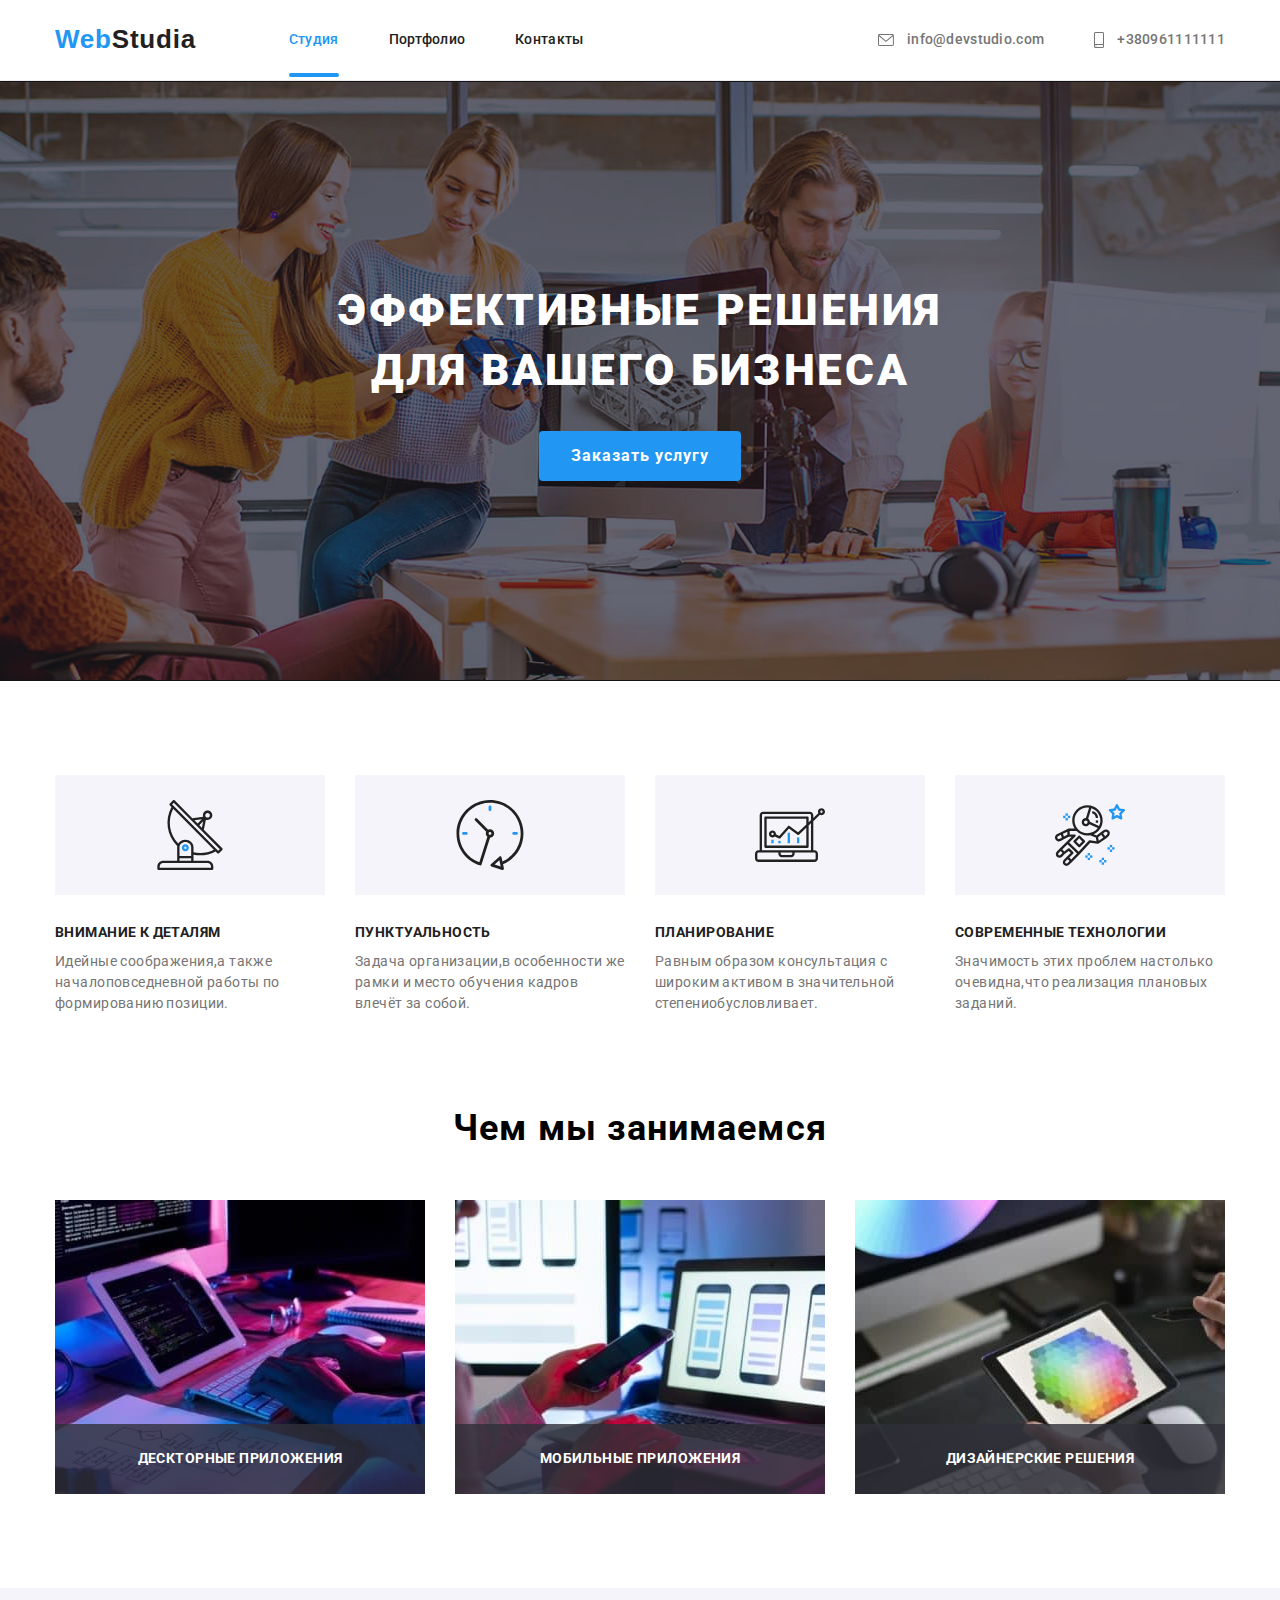
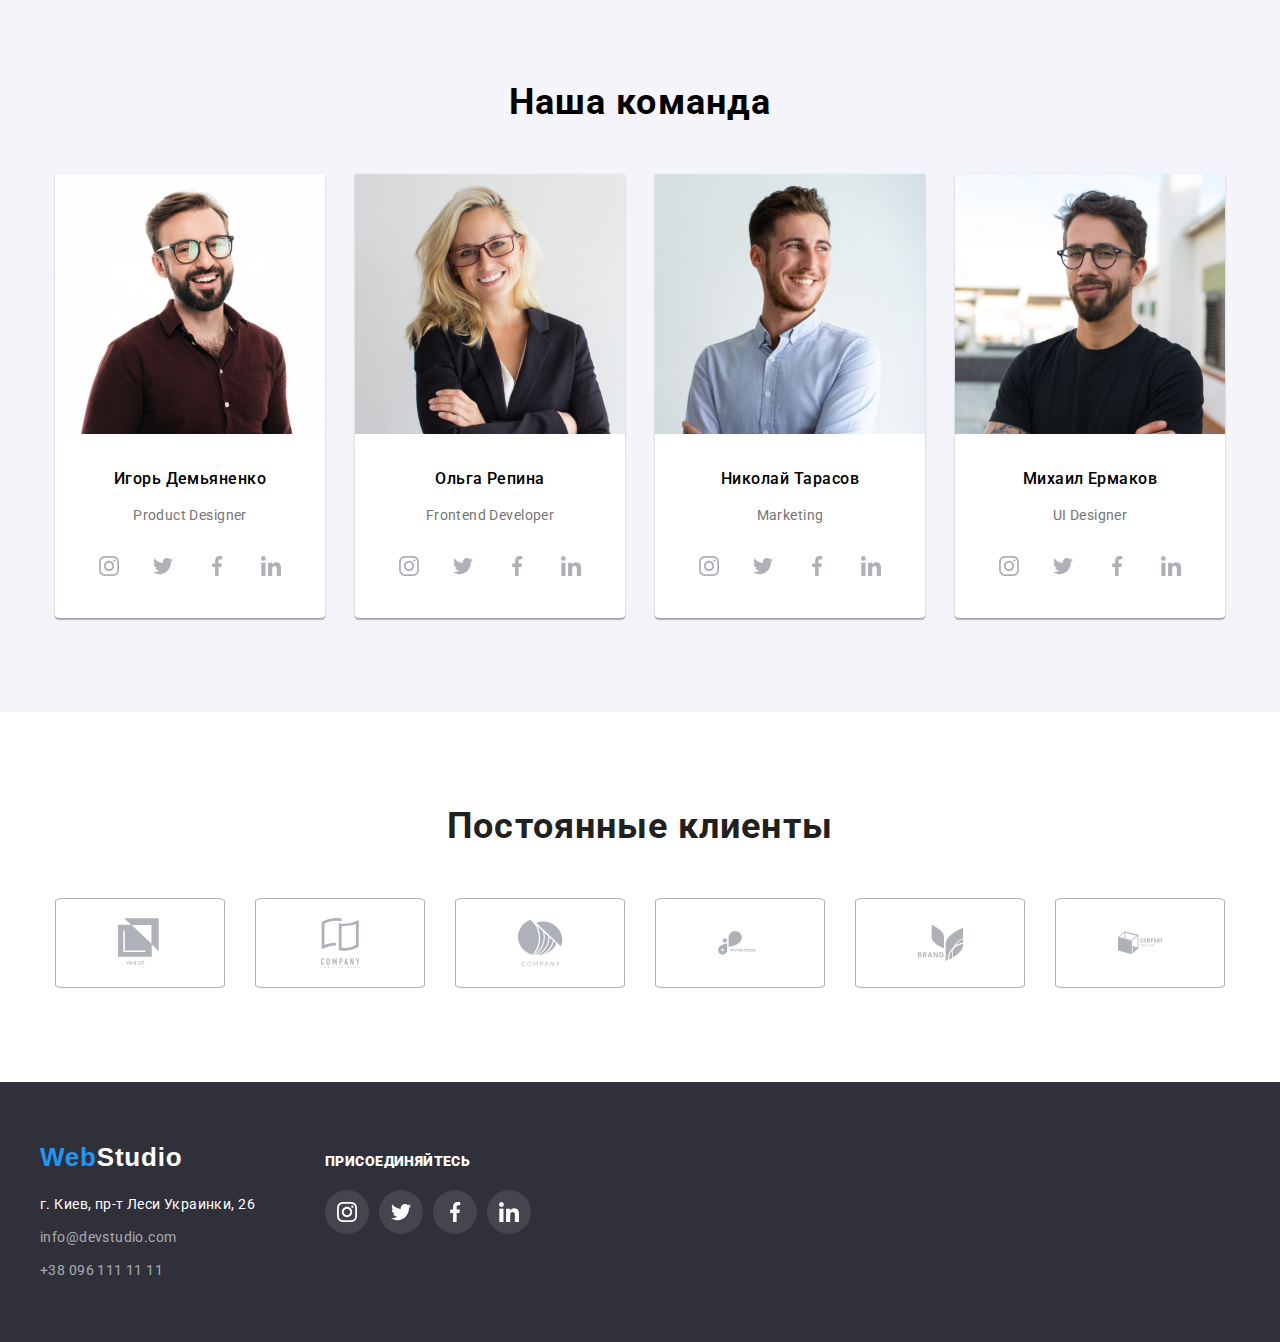
==== commit c6540ac8: "10.04.2021 03:28" ====
--- a/index.html
+++ b/index.html
@@ -30,7 +30,7 @@
             <a class="logo-link logo-style logo" href="./"><span class="logocolor">Web</span>Studia</a>
             <ul class="list site-nav">
                 <li class="li-header">
-                    <a class="current link" href="./index.html">Студия</a>
+                    <a class="current link header-link" href="./index.html">Студия</a>
                 </li>
                 <li class="li-header">
                     <a class="link" href="./portfolio.html">Портфолио</a>
@@ -98,14 +98,17 @@
             <div class="container ">
                     <h2 class="h2-style h2-style-what-we-do">Чем мы занимаемся</h2>
                 <ul class="list list-work">
-                    <li class="li">
-                        <img src="./images/img-4.jpg" alt="набор кода на клавиатуре перед планшетом и монитором" width="370" />
-                    </li>
-                    <li class="li">
-                        <img src="./images/img-6.jpg" alt="настройка мобильного гаджета через ноутбук" width="370" />
-                    </li>
-                    <li>
-                        <img src="./images/img-5.jpg" alt="выбор цвета на экране планшета" width="370" />
+                    <li class="li relative">
+                        <img class="list-what-img" src="./images/img-4.jpg" alt="набор кода на клавиатуре перед планшетом и монитором" width="370" />
+                        <p class="what-p">дескторные приложения</p>
+                    </li>
+                    <li class="li relative">
+                        <img class="list-what-img" src="./images/img-6.jpg" alt="настройка мобильного гаджета через ноутбук" width="370" />
+                        <p class="what-p">мобильные приложения</p>
+                    </li>
+                    <li class="relative">
+                        <img class="list-what-img" src="./images/img-5.jpg" alt="выбор цвета на экране планшета" width="370" />
+                        <p class="what-p">дизайнерские решения</p>
                     </li>
                 </ul>
             </div>
--- a/css/styles.css
+++ b/css/styles.css
@@ -177,6 +177,11 @@
   fill: var(--main-text-color-gray);
   margin-right: 10px;
   /* padding: 10px; */
+    /* Функция смены цвета */
+    transition-property: fill;
+    transition-duration: 250ms;
+    transition-timing-function: cubic-bezier(0.4, 0, 0.2, 1);
+    /* transition-delay: 0; */
 }
 
 
@@ -266,6 +271,37 @@
 .list-work .li{
   margin-right: 30px;
 }
+
+/*.list-work .relative .list-what-img{
+  position: relative;
+  width: 370px;
+  height: 294px;
+  left: 0px;
+  top: 0px;
+} */
+.list-work .relative{
+  position: relative;
+  /* width: 370px;
+  height: 294px; */
+  left: 0px;
+  top: 0px;
+}
+
+.list-work .relative .what-p{
+position: absolute;
+bottom: 0;
+font-weight: 700;
+font-size: 14px;
+line-height: 1.14;
+text-align: center;
+letter-spacing: 0.03em;
+text-transform: uppercase;
+padding-top: 27px;
+padding-bottom: 27px;
+color: var(--main-text-color-white);
+background: rgba(47, 48, 58, 0.8);
+width: 370px;
+} 
 
 /* превращаем картинку в блок */
 .list-work li img{
@@ -457,6 +493,8 @@
 .social-icons-item .social-icons-link:focus {
   fill: var(--main-text-color-white);
   background-color: var(--main-text-color-blue);
+  
+
   /* border-radius: 10px; */
   /* margin: 10px; */
   /* fill: inherit; */
@@ -471,6 +509,18 @@
   width: 44px;
   height: 44px;
   border-radius: 50%;
+    /* Функция смены цвета */
+    transition-property: background-color, fill;
+    transition-duration: 250ms;
+    transition-timing-function: cubic-bezier(0.4, 0, 0.2, 1);
+    /* transition-delay: 0; */
+}
+.li-header .linc .icon {
+    /* Функция смены цвета */
+    transition-property: background-color, fill;
+    transition-duration: 250ms;
+    transition-timing-function: cubic-bezier(0.4, 0, 0.2, 1);
+    /* transition-delay: 0; */
 }
 
 /* Расстояние между иконками */
@@ -497,6 +547,21 @@
   fill: var(--main-text-color-white);
   /* fill: #000000; */
   /* background-color: #000000; */
+
+  /* Функция смены цвета */
+  transition-property: background-color, fill;
+  transition-duration: 250ms;
+  transition-timing-function: cubic-bezier(0.4, 0, 0.2, 1);
+  /* transition-delay: 0; */
+}
+
+.container .list .social-icons-item .social-icons-link {
+
+  /* Функция смены цвета */
+  transition-property: background-color, fill;
+  transition-duration: 250ms;
+  transition-timing-function: cubic-bezier(0.4, 0, 0.2, 1);
+  /* transition-delay: 0; */
 }
 
 /* отступ от левого края для всех иконок и все в ряд */
@@ -513,6 +578,7 @@
 .container .list .social-icons-item .social-icons-link:focus {
   fill: var(--main-text-color-white);
   background-color: var(--main-text-color-blue);
+
   /* border-radius: 10px; */
   /* margin: 10px; */
   /* fill: inherit; */
@@ -580,12 +646,63 @@
 margin-right: 93px;
 }
 
+
+.list-item-portfolio{
+  position: relative;
+  overflow: hidden;
+}
+
+.list-item-portfolio:hover .link .overlay-port .list-portfolio-p {
+  transform: translateY(0);
+  /* width: 370px; */
+height: 294px;
+}
+
+.list-item-portfolio .link .overlay-port .list-portfolio-p {
+  position: absolute;
+  top: 0;
+  left: 0;
+  width: 100%;
+  height: 100%;
+
+  transform: translatey(100%);
+  transition: transform 250ms ease;
+  padding-top: 63px;
+  padding-bottom: 63px;
+  padding-left: 24px;
+  padding-right: 24px;
+ 
+/* width: 370px; */
+/* height: 294px; */
+/* left: 215px; */
+/* top: 262px; */
+
+background: rgba(33, 150, 243, 0.9);
+/* background-size: auto; */
+font-style: normal;
+font-weight: 500;
+font-size: 18px;
+line-height: 1.55;
+/* or 156% */
+letter-spacing: 0.03em;
+color: var(--main-text-color-white);
+}
+
 .list-item-portfolio .link:hover,
 .list-item-portfolio .link:focus {
   display: block;
 
   /* box-sizing: border-box; */
   box-shadow: 0px 1px 1px rgba(0, 0, 0, 0.12), 0px 4px 4px rgba(0, 0, 0, 0.06), 1px 4px 6px rgba(0, 0, 0, 0.16);
+}
+
+.list-item-portfolio .link
+{
+    /* Функция смены цвета */
+    transition-property: box-shadow;
+    transition-duration: 250ms;
+    transition-timing-function: cubic-bezier(0.4, 0, 0.2, 1);
+    transition-delay: 0;
 }
 
 /* .footer-come {
@@ -640,6 +757,11 @@
 /* Параметры иконок соцсетей Футера*/
 .container .list .icon-client-ya .link .icon{
   fill: var(--icon-color-gray);
+      /* Функция смены цвета */
+      transition-property: border-color, fill;
+      transition-duration: 250ms;
+      transition-timing-function: cubic-bezier(0.4, 0, 0.2, 1);
+      /* transition-delay: 0; */
 }
 
 /* Настройка иконок вряд */
@@ -666,6 +788,8 @@
   /* border-radius: 10px; */
   /* margin: 10px; */
   /* fill: inherit; */
+
+
 }
 
 /* Настройка блоков и ссылки параллельно */
@@ -680,7 +804,11 @@
   border-radius: 4%;
   border-style: solid;
   border-color: var(--icon-color-gray);
-  
+    /* Функция смены цвета */
+    transition-property: border-color, fill;
+    transition-duration: 250ms;
+    transition-timing-function: cubic-bezier(0.4, 0, 0.2, 1);
+    /* transition-delay: 0; */
 }
 
 .footer-soc .footer-h3-come {
@@ -739,22 +867,35 @@
 .link {
   text-decoration: none; /* убирает подчеркивание с ссылки */
   color: inherit; /*обесцвечивает ссылку*/
+
+  /* Функция смены цвета */
+  transition-property: color;
+  transition-duration: 250ms;
+  transition-timing-function: cubic-bezier(0.4, 0, 0.2, 1);
+  /* transition-delay: 0; */
 }
 
 /* изменение ссылки при наведении */
 .link:hover,
 :focus {
   color: var(--main-text-color-blue);
-}
+
+
+}
+
 
 /* Выделение цветом иконок письма и телефона. Ховер и фокус задается всегда на ссылку! */
 .link:hover .header-icon-link,
 .link:focus .header-icon-link {
   fill: var(--main-text-color-blue);
+
+
+
   /* border-radius: 10px; */
   /* margin: 10px; */
   /* fill: inherit; */
 }
+
 
 /* Отцентровать */
 /* .center {
@@ -920,6 +1061,12 @@
   text-align: center;
   letter-spacing: 0.06em;
   color: var(--main-text-color-white);
+
+  /* Функция смены цвета */
+  transition-property: background-color, color;
+  transition-duration: 250ms;
+  transition-timing-function: cubic-bezier(0.4, 0, 0.2, 1);
+  /* transition-delay: 0; */
 }
 
 /* Client стилизация текста*/
@@ -1009,8 +1156,17 @@
   color: var(--main-text-color-white);  /*изменение цвета надписи*/
   box-shadow: 0px 3px 1px rgba(0, 0, 0, 0.1), 0px 1px 2px rgba(0, 0, 0, 0.08), 0px 2px 2px rgba(0, 0, 0, 0.12);
   border-radius: 4px;
+
+
   /* cursor: pointer; */
 }
+
+.portfolio-buttom.link {
+  /* Функция смены цвета */
+  transition-property: background-color, color, box-shadow;
+  transition-duration: 250ms;
+  transition-timing-function: cubic-bezier(0.4, 0, 0.2, 1);
+  /* transition-delay: 0; */}
 
 .portfolio-buttom.primary {
   background-color: var(--main-text-color-blue);
@@ -1121,6 +1277,23 @@
 /* цвет текста для отображения активной сылкиы */
 .current {
   color: var(--main-text-color-blue);
+  position: relative; 
+}
+.header-link {
+  position: relative;
+}
+
+/* Нижняя линия на активном элементе меню */
+.current::after {
+  content: "";
+  position: absolute;
+  left: 0;
+  bottom: 0;
+  display: block;
+  width: 100%;
+  height: 4px;
+  background-color: var(--main-text-color-blue);
+  border-radius: 2px;
 }
 
 /* цвет текста для отображения активной сылкиы */
--- a/css/styles.css
+++ b/css/styles.css
@@ -177,6 +177,11 @@
   fill: var(--main-text-color-gray);
   margin-right: 10px;
   /* padding: 10px; */
+    /* Функция смены цвета */
+    transition-property: fill;
+    transition-duration: 250ms;
+    transition-timing-function: cubic-bezier(0.4, 0, 0.2, 1);
+    /* transition-delay: 0; */
 }
 
 
@@ -266,6 +271,37 @@
 .list-work .li{
   margin-right: 30px;
 }
+
+/*.list-work .relative .list-what-img{
+  position: relative;
+  width: 370px;
+  height: 294px;
+  left: 0px;
+  top: 0px;
+} */
+.list-work .relative{
+  position: relative;
+  /* width: 370px;
+  height: 294px; */
+  left: 0px;
+  top: 0px;
+}
+
+.list-work .relative .what-p{
+position: absolute;
+bottom: 0;
+font-weight: 700;
+font-size: 14px;
+line-height: 1.14;
+text-align: center;
+letter-spacing: 0.03em;
+text-transform: uppercase;
+padding-top: 27px;
+padding-bottom: 27px;
+color: var(--main-text-color-white);
+background: rgba(47, 48, 58, 0.8);
+width: 370px;
+} 
 
 /* превращаем картинку в блок */
 .list-work li img{
@@ -457,6 +493,8 @@
 .social-icons-item .social-icons-link:focus {
   fill: var(--main-text-color-white);
   background-color: var(--main-text-color-blue);
+  
+
   /* border-radius: 10px; */
   /* margin: 10px; */
   /* fill: inherit; */
@@ -471,6 +509,18 @@
   width: 44px;
   height: 44px;
   border-radius: 50%;
+    /* Функция смены цвета */
+    transition-property: background-color, fill;
+    transition-duration: 250ms;
+    transition-timing-function: cubic-bezier(0.4, 0, 0.2, 1);
+    /* transition-delay: 0; */
+}
+.li-header .linc .icon {
+    /* Функция смены цвета */
+    transition-property: background-color, fill;
+    transition-duration: 250ms;
+    transition-timing-function: cubic-bezier(0.4, 0, 0.2, 1);
+    /* transition-delay: 0; */
 }
 
 /* Расстояние между иконками */
@@ -497,6 +547,21 @@
   fill: var(--main-text-color-white);
   /* fill: #000000; */
   /* background-color: #000000; */
+
+  /* Функция смены цвета */
+  transition-property: background-color, fill;
+  transition-duration: 250ms;
+  transition-timing-function: cubic-bezier(0.4, 0, 0.2, 1);
+  /* transition-delay: 0; */
+}
+
+.container .list .social-icons-item .social-icons-link {
+
+  /* Функция смены цвета */
+  transition-property: background-color, fill;
+  transition-duration: 250ms;
+  transition-timing-function: cubic-bezier(0.4, 0, 0.2, 1);
+  /* transition-delay: 0; */
 }
 
 /* отступ от левого края для всех иконок и все в ряд */
@@ -513,6 +578,7 @@
 .container .list .social-icons-item .social-icons-link:focus {
   fill: var(--main-text-color-white);
   background-color: var(--main-text-color-blue);
+
   /* border-radius: 10px; */
   /* margin: 10px; */
   /* fill: inherit; */
@@ -580,12 +646,63 @@
 margin-right: 93px;
 }
 
+
+.list-item-portfolio{
+  position: relative;
+  overflow: hidden;
+}
+
+.list-item-portfolio:hover .link .overlay-port .list-portfolio-p {
+  transform: translateY(0);
+  /* width: 370px; */
+height: 294px;
+}
+
+.list-item-portfolio .link .overlay-port .list-portfolio-p {
+  position: absolute;
+  top: 0;
+  left: 0;
+  width: 100%;
+  height: 100%;
+
+  transform: translatey(100%);
+  transition: transform 250ms ease;
+  padding-top: 63px;
+  padding-bottom: 63px;
+  padding-left: 24px;
+  padding-right: 24px;
+ 
+/* width: 370px; */
+/* height: 294px; */
+/* left: 215px; */
+/* top: 262px; */
+
+background: rgba(33, 150, 243, 0.9);
+/* background-size: auto; */
+font-style: normal;
+font-weight: 500;
+font-size: 18px;
+line-height: 1.55;
+/* or 156% */
+letter-spacing: 0.03em;
+color: var(--main-text-color-white);
+}
+
 .list-item-portfolio .link:hover,
 .list-item-portfolio .link:focus {
   display: block;
 
   /* box-sizing: border-box; */
   box-shadow: 0px 1px 1px rgba(0, 0, 0, 0.12), 0px 4px 4px rgba(0, 0, 0, 0.06), 1px 4px 6px rgba(0, 0, 0, 0.16);
+}
+
+.list-item-portfolio .link
+{
+    /* Функция смены цвета */
+    transition-property: box-shadow;
+    transition-duration: 250ms;
+    transition-timing-function: cubic-bezier(0.4, 0, 0.2, 1);
+    transition-delay: 0;
 }
 
 /* .footer-come {
@@ -640,6 +757,11 @@
 /* Параметры иконок соцсетей Футера*/
 .container .list .icon-client-ya .link .icon{
   fill: var(--icon-color-gray);
+      /* Функция смены цвета */
+      transition-property: border-color, fill;
+      transition-duration: 250ms;
+      transition-timing-function: cubic-bezier(0.4, 0, 0.2, 1);
+      /* transition-delay: 0; */
 }
 
 /* Настройка иконок вряд */
@@ -666,6 +788,8 @@
   /* border-radius: 10px; */
   /* margin: 10px; */
   /* fill: inherit; */
+
+
 }
 
 /* Настройка блоков и ссылки параллельно */
@@ -680,7 +804,11 @@
   border-radius: 4%;
   border-style: solid;
   border-color: var(--icon-color-gray);
-  
+    /* Функция смены цвета */
+    transition-property: border-color, fill;
+    transition-duration: 250ms;
+    transition-timing-function: cubic-bezier(0.4, 0, 0.2, 1);
+    /* transition-delay: 0; */
 }
 
 .footer-soc .footer-h3-come {
@@ -739,22 +867,35 @@
 .link {
   text-decoration: none; /* убирает подчеркивание с ссылки */
   color: inherit; /*обесцвечивает ссылку*/
+
+  /* Функция смены цвета */
+  transition-property: color;
+  transition-duration: 250ms;
+  transition-timing-function: cubic-bezier(0.4, 0, 0.2, 1);
+  /* transition-delay: 0; */
 }
 
 /* изменение ссылки при наведении */
 .link:hover,
 :focus {
   color: var(--main-text-color-blue);
-}
+
+
+}
+
 
 /* Выделение цветом иконок письма и телефона. Ховер и фокус задается всегда на ссылку! */
 .link:hover .header-icon-link,
 .link:focus .header-icon-link {
   fill: var(--main-text-color-blue);
+
+
+
   /* border-radius: 10px; */
   /* margin: 10px; */
   /* fill: inherit; */
 }
+
 
 /* Отцентровать */
 /* .center {
@@ -920,6 +1061,12 @@
   text-align: center;
   letter-spacing: 0.06em;
   color: var(--main-text-color-white);
+
+  /* Функция смены цвета */
+  transition-property: background-color, color;
+  transition-duration: 250ms;
+  transition-timing-function: cubic-bezier(0.4, 0, 0.2, 1);
+  /* transition-delay: 0; */
 }
 
 /* Client стилизация текста*/
@@ -1009,8 +1156,17 @@
   color: var(--main-text-color-white);  /*изменение цвета надписи*/
   box-shadow: 0px 3px 1px rgba(0, 0, 0, 0.1), 0px 1px 2px rgba(0, 0, 0, 0.08), 0px 2px 2px rgba(0, 0, 0, 0.12);
   border-radius: 4px;
+
+
   /* cursor: pointer; */
 }
+
+.portfolio-buttom.link {
+  /* Функция смены цвета */
+  transition-property: background-color, color, box-shadow;
+  transition-duration: 250ms;
+  transition-timing-function: cubic-bezier(0.4, 0, 0.2, 1);
+  /* transition-delay: 0; */}
 
 .portfolio-buttom.primary {
   background-color: var(--main-text-color-blue);
@@ -1121,6 +1277,23 @@
 /* цвет текста для отображения активной сылкиы */
 .current {
   color: var(--main-text-color-blue);
+  position: relative; 
+}
+.header-link {
+  position: relative;
+}
+
+/* Нижняя линия на активном элементе меню */
+.current::after {
+  content: "";
+  position: absolute;
+  left: 0;
+  bottom: 0;
+  display: block;
+  width: 100%;
+  height: 4px;
+  background-color: var(--main-text-color-blue);
+  border-radius: 2px;
 }
 
 /* цвет текста для отображения активной сылкиы */
